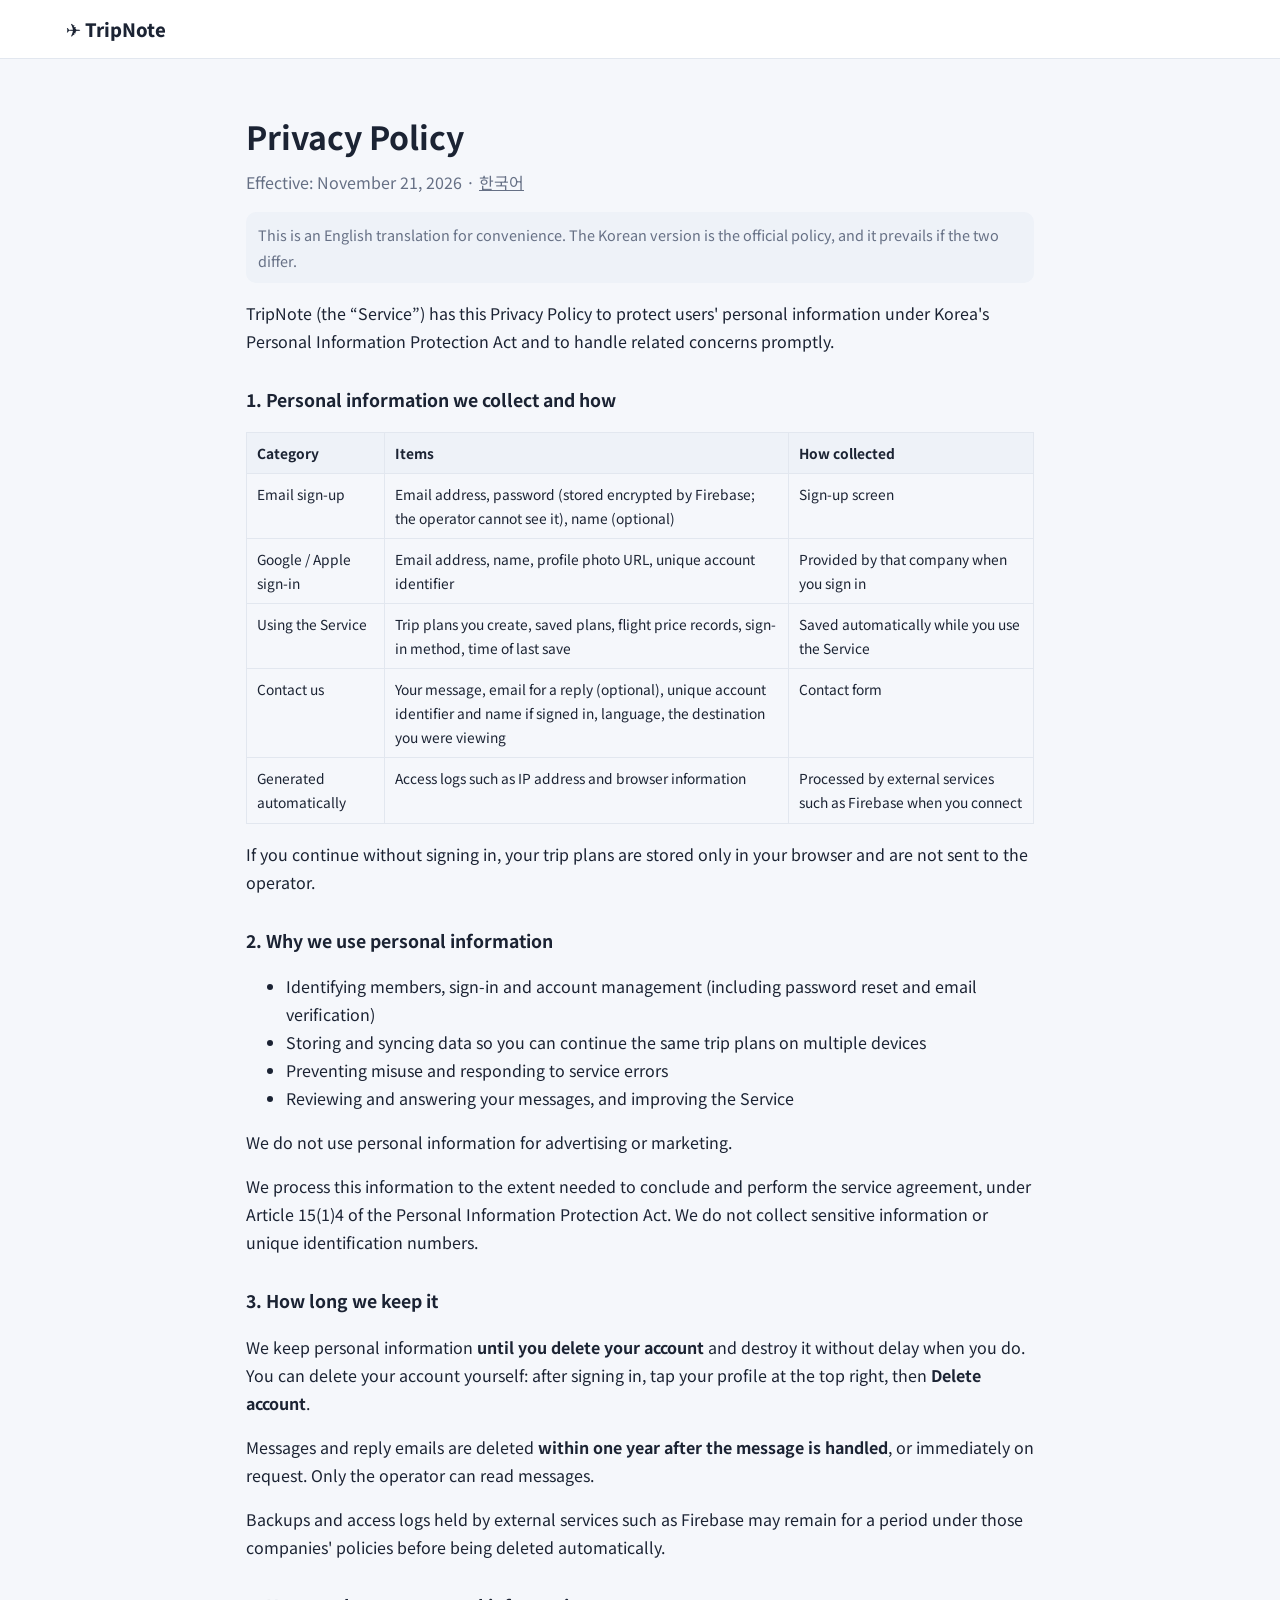
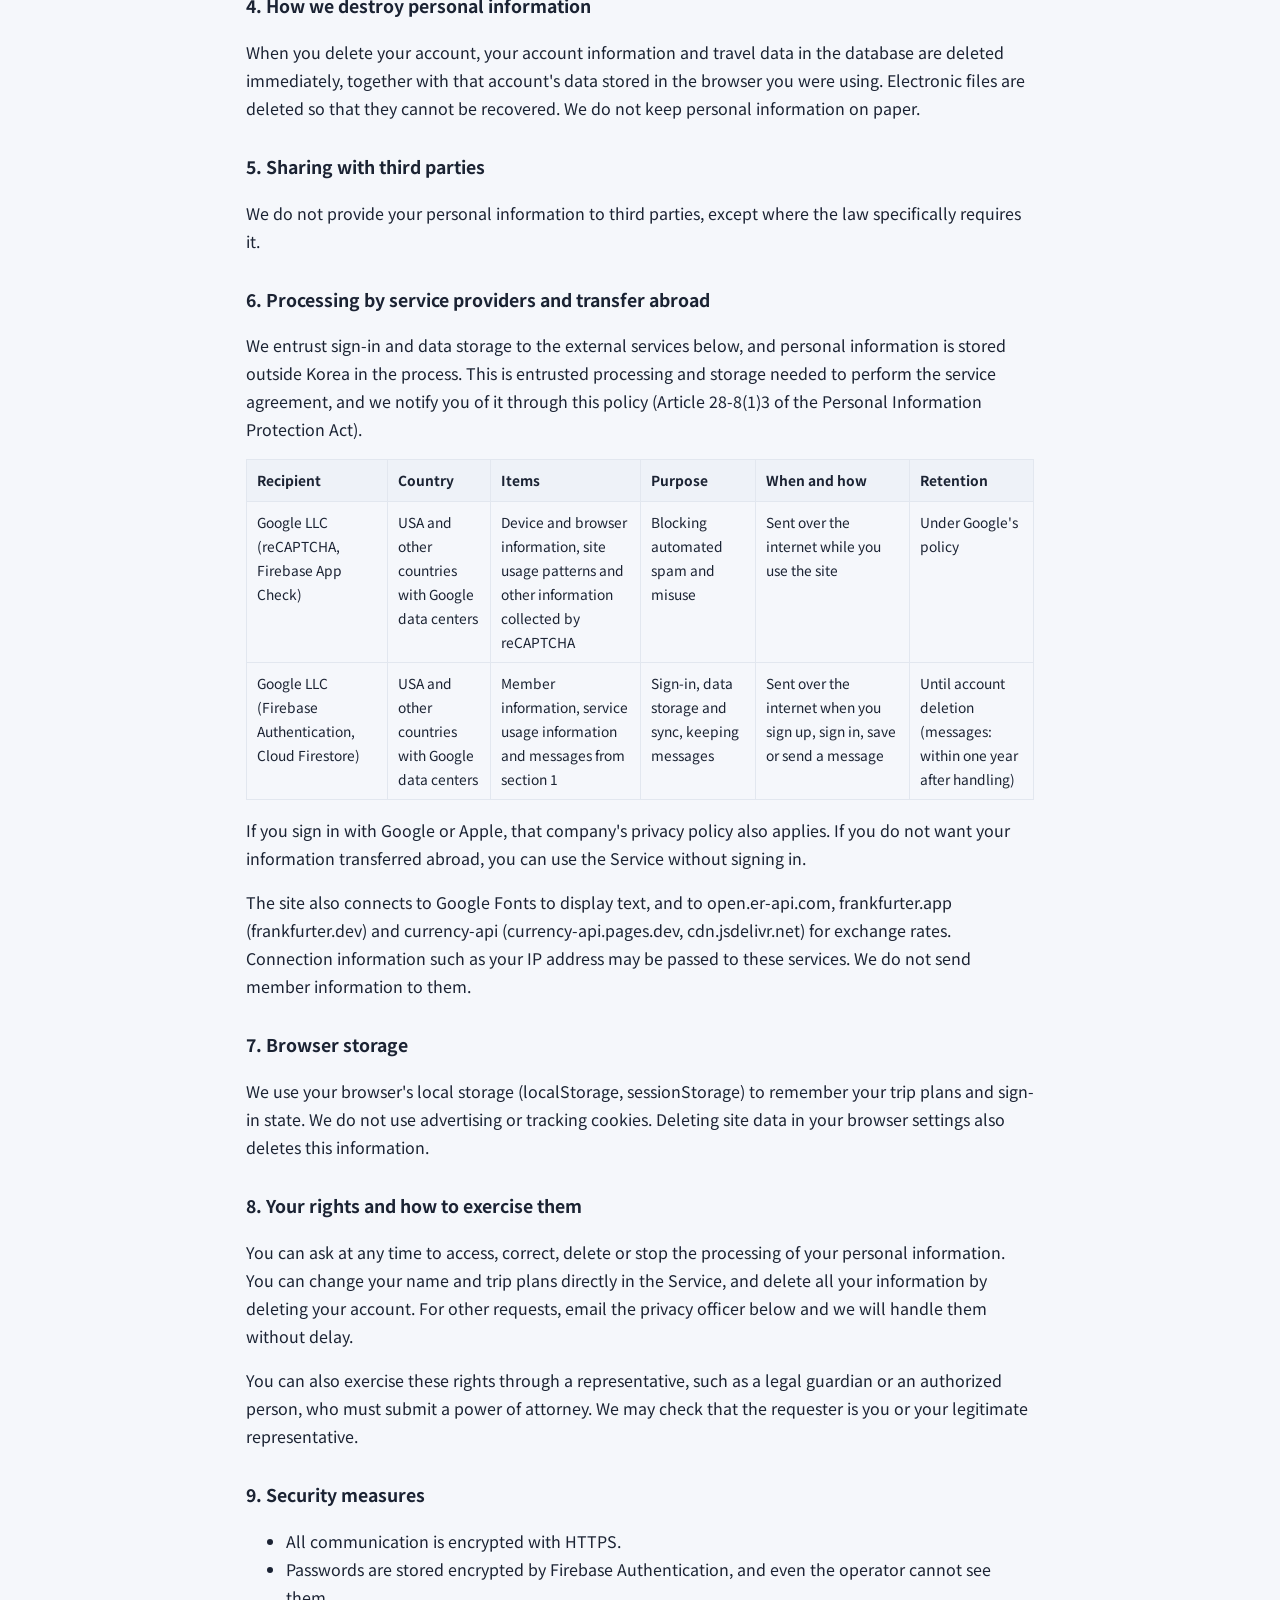
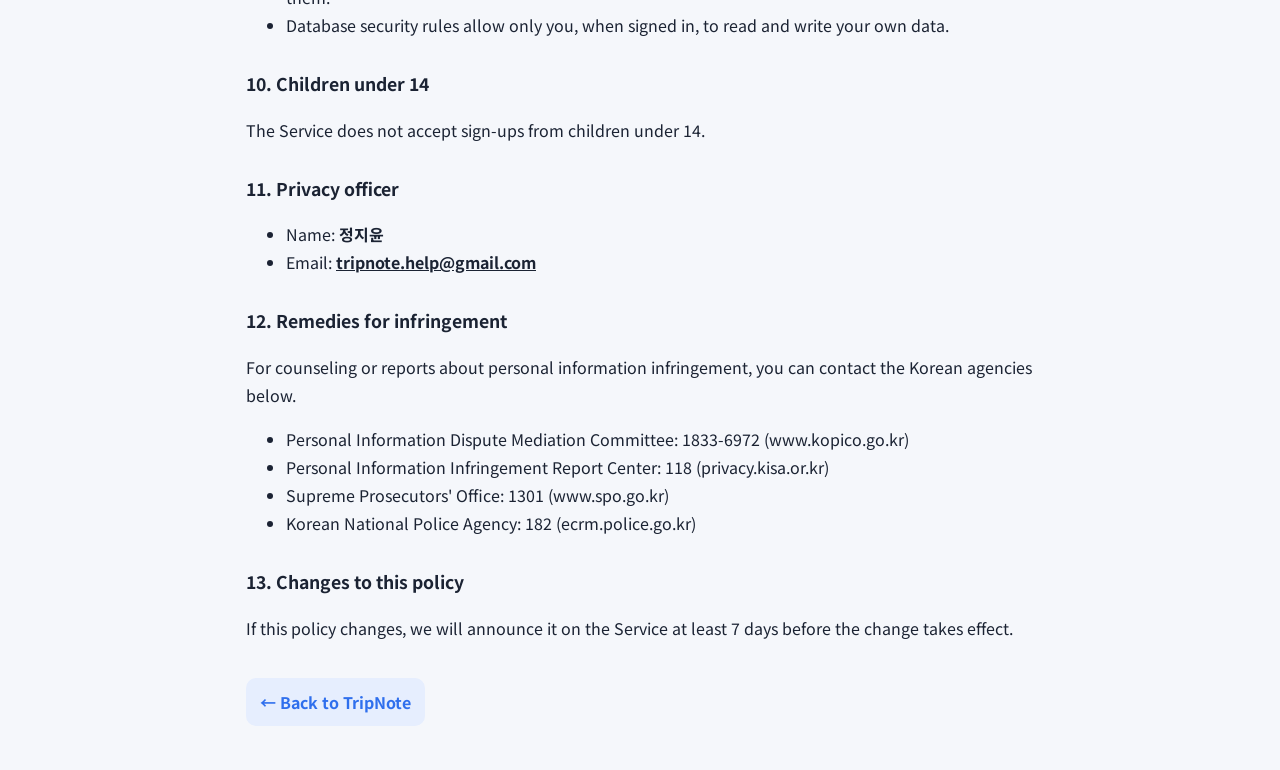
==== privacy-en.html @ 32951600 "Translate destination data into 13 languages, add Arabic with RTL layout, add English privacy policy" ====
<!doctype html>
<html lang="en">
<head>
  <meta charset="utf-8" />
  <meta name="viewport" content="width=device-width, initial-scale=1" />
  <meta name="robots" content="noindex, nofollow" />
  <title>Privacy Policy · TripNote</title>
  <link rel="preconnect" href="https://fonts.googleapis.com" />
  <link href="https://fonts.googleapis.com/css2?family=Noto+Sans+KR:wght@400;500;700;800&display=swap" rel="stylesheet" />
  <link rel="stylesheet" href="style.css" />
</head>
<body>
  <header class="topbar">
    <div class="wrap topbar-inner">
      <a class="brand" href="./">✈️ TripNote</a>
    </div>
  </header>

  <main class="wrap section policy">
    <h1>Privacy Policy</h1>
    <p class="policy-meta">Effective: November 21, 2026 · <a href="privacy.html">한국어</a></p>
    <p class="policy-note">This is an English translation for convenience. The Korean version is the official policy, and it prevails if the two differ.</p>

    <p>TripNote (the “Service”) has this Privacy Policy to protect users' personal information under Korea's Personal Information Protection Act and to handle related concerns promptly.</p>

    <h2>1. Personal information we collect and how</h2>
    <table>
      <thead><tr><th>Category</th><th>Items</th><th>How collected</th></tr></thead>
      <tbody>
        <tr><td>Email sign-up</td><td>Email address, password (stored encrypted by Firebase; the operator cannot see it), name (optional)</td><td>Sign-up screen</td></tr>
        <tr><td>Google / Apple sign-in</td><td>Email address, name, profile photo URL, unique account identifier</td><td>Provided by that company when you sign in</td></tr>
        <tr><td>Using the Service</td><td>Trip plans you create, saved plans, flight price records, sign-in method, time of last save</td><td>Saved automatically while you use the Service</td></tr>
        <tr><td>Contact us</td><td>Your message, email for a reply (optional), unique account identifier and name if signed in, language, the destination you were viewing</td><td>Contact form</td></tr>
        <tr><td>Generated automatically</td><td>Access logs such as IP address and browser information</td><td>Processed by external services such as Firebase when you connect</td></tr>
      </tbody>
    </table>
    <p>If you continue without signing in, your trip plans are stored only in your browser and are not sent to the operator.</p>

    <h2>2. Why we use personal information</h2>
    <ul>
      <li>Identifying members, sign-in and account management (including password reset and email verification)</li>
      <li>Storing and syncing data so you can continue the same trip plans on multiple devices</li>
      <li>Preventing misuse and responding to service errors</li>
      <li>Reviewing and answering your messages, and improving the Service</li>
    </ul>
    <p>We do not use personal information for advertising or marketing.</p>
    <p>We process this information to the extent needed to conclude and perform the service agreement, under Article 15(1)4 of the Personal Information Protection Act. We do not collect sensitive information or unique identification numbers.</p>

    <h2>3. How long we keep it</h2>
    <p>We keep personal information <b>until you delete your account</b> and destroy it without delay when you do. You can delete your account yourself: after signing in, tap your profile at the top right, then <b>Delete account</b>.</p>
    <p>Messages and reply emails are deleted <b>within one year after the message is handled</b>, or immediately on request. Only the operator can read messages.</p>
    <p>Backups and access logs held by external services such as Firebase may remain for a period under those companies' policies before being deleted automatically.</p>

    <h2>4. How we destroy personal information</h2>
    <p>When you delete your account, your account information and travel data in the database are deleted immediately, together with that account's data stored in the browser you were using. Electronic files are deleted so that they cannot be recovered. We do not keep personal information on paper.</p>

    <h2>5. Sharing with third parties</h2>
    <p>We do not provide your personal information to third parties, except where the law specifically requires it.</p>

    <h2>6. Processing by service providers and transfer abroad</h2>
    <p>We entrust sign-in and data storage to the external services below, and personal information is stored outside Korea in the process. This is entrusted processing and storage needed to perform the service agreement, and we notify you of it through this policy (Article 28-8(1)3 of the Personal Information Protection Act).</p>
    <table>
      <thead><tr><th>Recipient</th><th>Country</th><th>Items</th><th>Purpose</th><th>When and how</th><th>Retention</th></tr></thead>
      <tbody>
        <tr><td>Google LLC (reCAPTCHA, Firebase App Check)</td><td>USA and other countries with Google data centers</td><td>Device and browser information, site usage patterns and other information collected by reCAPTCHA</td><td>Blocking automated spam and misuse</td><td>Sent over the internet while you use the site</td><td>Under Google's policy</td></tr>
        <tr><td>Google LLC (Firebase Authentication, Cloud Firestore)</td><td>USA and other countries with Google data centers</td><td>Member information, service usage information and messages from section 1</td><td>Sign-in, data storage and sync, keeping messages</td><td>Sent over the internet when you sign up, sign in, save or send a message</td><td>Until account deletion (messages: within one year after handling)</td></tr>
      </tbody>
    </table>
    <p>If you sign in with Google or Apple, that company's privacy policy also applies. If you do not want your information transferred abroad, you can use the Service without signing in.</p>
    <p>The site also connects to Google Fonts to display text, and to open.er-api.com, frankfurter.app (frankfurter.dev) and currency-api (currency-api.pages.dev, cdn.jsdelivr.net) for exchange rates. Connection information such as your IP address may be passed to these services. We do not send member information to them.</p>

    <h2>7. Browser storage</h2>
    <p>We use your browser's local storage (localStorage, sessionStorage) to remember your trip plans and sign-in state. We do not use advertising or tracking cookies. Deleting site data in your browser settings also deletes this information.</p>

    <h2>8. Your rights and how to exercise them</h2>
    <p>You can ask at any time to access, correct, delete or stop the processing of your personal information. You can change your name and trip plans directly in the Service, and delete all your information by deleting your account. For other requests, email the privacy officer below and we will handle them without delay.</p>
    <p>You can also exercise these rights through a representative, such as a legal guardian or an authorized person, who must submit a power of attorney. We may check that the requester is you or your legitimate representative.</p>

    <h2>9. Security measures</h2>
    <ul>
      <li>All communication is encrypted with HTTPS.</li>
      <li>Passwords are stored encrypted by Firebase Authentication, and even the operator cannot see them.</li>
      <li>Database security rules allow only you, when signed in, to read and write your own data.</li>
    </ul>

    <h2>10. Children under 14</h2>
    <p>The Service does not accept sign-ups from children under 14.</p>

    <h2>11. Privacy officer</h2>
    <ul>
      <li>Name: <b>정지윤</b></li>
      <li>Email: <b><a href="mailto:tripnote.help@gmail.com">tripnote.help@gmail.com</a></b></li>
    </ul>

    <h2>12. Remedies for infringement</h2>
    <p>For counseling or reports about personal information infringement, you can contact the Korean agencies below.</p>
    <ul>
      <li>Personal Information Dispute Mediation Committee: 1833-6972 (www.kopico.go.kr)</li>
      <li>Personal Information Infringement Report Center: 118 (privacy.kisa.or.kr)</li>
      <li>Supreme Prosecutors' Office: 1301 (www.spo.go.kr)</li>
      <li>Korean National Police Agency: 182 (ecrm.police.go.kr)</li>
    </ul>

    <h2>13. Changes to this policy</h2>
    <p>If this policy changes, we will announce it on the Service at least 7 days before the change takes effect.</p>

    <p class="policy-back"><a class="btn ghost" href="./">← Back to TripNote</a></p>
  </main>
</body>
</html>
---- style.css ----
:root {
  --bg: #f5f7fb;
  --surface: #ffffff;
  --surface-2: #eef2f8;
  --text: #1b2333;
  --muted: #667085;
  --line: #e2e7ef;
  --primary: #2f6fed;
  --primary-soft: #e6eefe;
  --accent: #ff7a45;
  --up: #e5484d;
  --down: #1f9d63;
  --shadow: 0 1px 2px rgba(16, 24, 40, .05), 0 4px 16px rgba(16, 24, 40, .06);
  --radius: 14px;
}
@media (prefers-color-scheme: dark) {
  :root:not([data-theme="light"]) {
    --bg: #0f141c; --surface: #171e29; --surface-2: #1f2835; --text: #e7ecf3;
    --muted: #98a2b3; --line: #2a3442; --primary: #6b9bff; --primary-soft: #1c2b47;
    --accent: #ff9466; --up: #ff6b6f; --down: #3ccf8e; --shadow: 0 4px 16px rgba(0,0,0,.35);
    color-scheme: dark;
  }
}
:root[data-theme="dark"] {
  --bg: #0f141c; --surface: #171e29; --surface-2: #1f2835; --text: #e7ecf3;
  --muted: #98a2b3; --line: #2a3442; --primary: #6b9bff; --primary-soft: #1c2b47;
  --accent: #ff9466; --up: #ff6b6f; --down: #3ccf8e; --shadow: 0 4px 16px rgba(0,0,0,.35);
  color-scheme: dark;
}
:root[data-theme="light"] { color-scheme: light; }

* { box-sizing: border-box; }
[hidden] { display: none !important; }
html { scroll-behavior: smooth; scroll-padding-top: 110px; }
body {
  margin: 0; background: var(--bg); color: var(--text);
  font-family: "Noto Sans KR", system-ui, -apple-system, sans-serif;
  line-height: 1.55; -webkit-font-smoothing: antialiased;
}
a { color: inherit; }
button, input, select { font: inherit; color: inherit; }
.wrap { max-width: 1180px; margin: 0 auto; padding: 0 16px; }

/* top */
.topbar { position: sticky; top: 0; z-index: 20; background: var(--surface); border-bottom: 1px solid var(--line); }
.topbar-inner { display: flex; align-items: center; justify-content: space-between; height: 58px; gap: 12px; }
.brand { font-weight: 800; font-size: 1.15rem; text-decoration: none; white-space: nowrap; }
.nav { display: flex; gap: 4px; overflow-x: auto; }
.nav a { text-decoration: none; color: var(--muted); padding: 6px 10px; border-radius: 8px; font-size: .92rem; white-space: nowrap; }
.nav a:hover { background: var(--surface-2); color: var(--text); }
.ticker { background: var(--surface-2); font-size: .82rem; color: var(--muted); }
.ticker .wrap { padding-top: 6px; padding-bottom: 6px; white-space: nowrap; overflow-x: auto; }
.ticker span { margin-inline-end: 18px; }
.ticker b { color: var(--text); font-weight: 500; }

.hero { padding: 48px 0 20px; }
.hero h1 { font-size: clamp(1.7rem, 4vw, 2.6rem); margin: 0 0 10px; letter-spacing: -.02em; }
.hero p { color: var(--muted); margin: 0; font-size: 1.02rem; }
.accent { color: var(--primary); }

.section { padding: 28px 16px; }
h2 { font-size: 1.35rem; margin: 0 0 16px; }
h2 small { font-size: .85rem; color: var(--muted); font-weight: 400; margin-inline-start: 8px; }
h3 { font-size: 1.02rem; margin: 0 0 12px; }
h3 .sub { font-size: .8rem; color: var(--muted); font-weight: 400; margin-inline-start: 6px; }

.card { background: var(--surface); border: 1px solid var(--line); border-radius: var(--radius); padding: 18px; box-shadow: var(--shadow); margin-bottom: 16px; }
.hint { color: var(--muted); font-size: .86rem; margin: 10px 0 0; }
.hint.warn { color: var(--accent); }

/* destinations */
.dest-grid { display: grid; grid-template-columns: repeat(auto-fill, minmax(170px, 1fr)); gap: 12px; }
.dest {
  text-align: start; background: var(--surface); border: 1.5px solid var(--line); border-radius: var(--radius);
  padding: 14px; cursor: pointer; transition: .15s; box-shadow: var(--shadow);
}
.dest:hover { transform: translateY(-2px); border-color: var(--primary); }
.dest.on { border-color: var(--primary); background: var(--primary-soft); }
.dest .flag { font-size: 1.7rem; }
.dest .nm { font-weight: 700; font-size: 1.05rem; }
.dest .ct { color: var(--muted); font-size: .8rem; }
.dest .pr { margin-top: 8px; font-size: .85rem; }
.dest .pr b { color: var(--primary); }
.badge { display: inline-block; font-size: .72rem; padding: 2px 8px; border-radius: 99px; background: var(--surface-2); color: var(--muted); margin-top: 6px; }
.badge.good { background: rgba(31,157,99,.14); color: var(--down); }
.badge.peak { background: rgba(255,122,69,.15); color: var(--accent); }

/* planner */
.planner { display: grid; grid-template-columns: minmax(0, 1fr) 360px; gap: 20px; align-items: start; }
.planner-side { position: sticky; top: 112px; }
.row3 { display: grid; grid-template-columns: 1fr 1fr 110px; gap: 10px; }
label { display: flex; flex-direction: column; gap: 4px; font-size: .85rem; color: var(--muted); }
label.inline { flex-direction: row; align-items: center; gap: 8px; margin-top: 12px; flex-wrap: wrap; }
input, select {
  background: var(--surface-2); border: 1px solid var(--line); border-radius: 9px; padding: 9px 10px; min-width: 0;
}
input:focus, select:focus { outline: 2px solid var(--primary); outline-offset: -1px; }
label.inline input { width: 140px; }

.info-head { display: flex; gap: 12px; align-items: center; margin-bottom: 12px; }
.info-head .flag { font-size: 2.2rem; }
.info-stats { display: grid; grid-template-columns: repeat(4, 1fr); gap: 10px; }
.stat { background: var(--surface-2); border-radius: 10px; padding: 10px; }
.stat .k { font-size: .75rem; color: var(--muted); }
.stat .v { font-weight: 700; font-size: .98rem; }
.months { display: flex; gap: 4px; margin-top: 12px; flex-wrap: wrap; }
.months span { font-size: .72rem; min-width: 32px; padding: 3px 5px; text-align: center; border-radius: 6px; background: var(--surface-2); color: var(--muted); }
.months .good { background: rgba(31,157,99,.18); color: var(--down); font-weight: 700; }
.months .peak { background: rgba(255,122,69,.18); color: var(--accent); }

.flight-bar { position: relative; height: 54px; margin: 6px 4px 0; }
.flight-bar .track { position: absolute; top: 18px; left: 0; right: 0; height: 8px; border-radius: 8px; background: linear-gradient(90deg, var(--down), #f2c94c, var(--up)); opacity: .7; }
.flight-bar .mark { position: absolute; top: 0; transform: translateX(-50%); font-size: .72rem; color: var(--muted); text-align: center; white-space: nowrap; }
.flight-bar .mark.tick { top: 30px; }
.flight-bar .pin { position: absolute; top: 12px; width: 4px; height: 20px; background: var(--text); border-radius: 2px; transform: translateX(-50%); transition: left .2s; }

.hotel-list { display: flex; flex-direction: column; gap: 8px; }
.hotel { display: grid; grid-template-columns: 22px 1fr auto; gap: 10px; align-items: center; padding: 10px 12px; border: 1.5px solid var(--line); border-radius: 11px; cursor: pointer; }
.hotel.on { border-color: var(--primary); background: var(--primary-soft); }
.hotel input { margin: 0; }
.hotel .hn { font-weight: 600; font-size: .95rem; }
.hotel .hm { font-size: .78rem; color: var(--muted); }
.hotel .share { height: 6px; background: var(--surface-2); border-radius: 6px; margin-top: 5px; overflow: hidden; }
.hotel .share i { display: block; height: 100%; background: var(--primary); }
.hotel .hp { text-align: end; font-size: .9rem; font-weight: 700; white-space: nowrap; }
.hotel .hp small { display: block; font-weight: 400; color: var(--muted); font-size: .75rem; }
.top-pick { font-size: .68rem; background: var(--accent); color: #fff; padding: 1px 6px; border-radius: 5px; margin-inline-start: 6px; vertical-align: 2px; }

.day-list { display: flex; flex-direction: column; gap: 10px; }
.day { border: 1px solid var(--line); border-radius: 11px; padding: 10px 12px; }
.day-head { display: flex; justify-content: space-between; align-items: center; font-weight: 700; font-size: .92rem; margin-bottom: 6px; gap: 8px; }
.day-head span { font-weight: 400; color: var(--muted); font-size: .8rem; }
.chips { display: flex; flex-wrap: wrap; gap: 6px; margin-bottom: 8px; }
.chip { display: inline-flex; gap: 6px; align-items: center; background: var(--surface-2); padding: 4px 6px 4px 10px; border-radius: 99px; font-size: .83rem; }
.chip button { border: 0; background: none; cursor: pointer; color: var(--muted); font-size: 1rem; line-height: 1; padding: 0 4px; }
.day-add { display: flex; gap: 6px; }
.day-add select { flex: 1; font-size: .85rem; padding: 7px; }

.seg { display: inline-flex; background: var(--surface-2); border-radius: 10px; padding: 3px; }
.seg button { border: 0; background: none; padding: 7px 16px; border-radius: 8px; cursor: pointer; color: var(--muted); }
.seg button.on { background: var(--surface); color: var(--text); font-weight: 700; box-shadow: var(--shadow); }

.extra-list { display: flex; flex-direction: column; gap: 6px; margin-bottom: 10px; }
.extra { display: flex; justify-content: space-between; align-items: center; background: var(--surface-2); padding: 7px 10px; border-radius: 9px; font-size: .88rem; }
.extra button { border: 0; background: none; cursor: pointer; color: var(--muted); }
.add-extra { display: grid; grid-template-columns: 1fr 110px 80px auto; gap: 6px; }

.btn { border: 0; background: var(--primary); color: #fff; padding: 10px 14px; border-radius: 10px; cursor: pointer; font-weight: 700; }
.btn:hover { filter: brightness(1.05); }
.btn.ghost { background: var(--primary-soft); color: var(--primary); }
.btn.block { width: 100%; margin-top: 14px; padding: 12px; }

/* summary */
.summary .total-label { color: var(--muted); font-size: .85rem; }
.summary .total { font-size: 2rem; font-weight: 800; letter-spacing: -.02em; }
.summary .per { color: var(--muted); font-size: .88rem; }
.summary .delta { margin-top: 8px; font-size: .86rem; padding: 8px 10px; border-radius: 9px; background: var(--surface-2); }
.up { color: var(--up); }
.down { color: var(--down); }
.breakdown { margin-top: 14px; border-top: 1px dashed var(--line); padding-top: 10px; }
.bd { display: grid; grid-template-columns: 1fr auto; gap: 4px 10px; font-size: .88rem; padding: 4px 0; }
.bd .bar { grid-column: 1 / -1; height: 5px; border-radius: 5px; background: var(--surface-2); overflow: hidden; }
.bd .bar i { display: block; height: 100%; }
.bd .amt { font-weight: 600; }

.suggest { list-style: none; padding: 0; margin: 0; display: flex; flex-direction: column; gap: 8px; }
.suggest li { font-size: .87rem; padding: 9px 10px; border-radius: 9px; background: var(--surface-2); border-inline-start: 3px solid var(--primary); }
.suggest li.good { border-color: var(--down); }
.suggest li.warn { border-color: var(--accent); }

/* rates */
.rate-grid { display: grid; grid-template-columns: repeat(auto-fill, minmax(250px, 1fr)); gap: 12px; }
.rate { background: var(--surface); border: 1px solid var(--line); border-radius: var(--radius); padding: 14px; box-shadow: var(--shadow); }
.rate .rh { display: flex; justify-content: space-between; font-size: .85rem; color: var(--muted); }
.rate .rv { font-size: 1.35rem; font-weight: 800; margin: 2px 0; }
.rate .rc { font-size: .85rem; }
.rate svg { width: 100%; height: 44px; margin-top: 6px; display: block; }
.rate .rn { font-size: .78rem; color: var(--muted); margin-top: 4px; }

/* saved */
.saved-list { display: grid; grid-template-columns: repeat(auto-fill, minmax(280px, 1fr)); gap: 12px; }
.saved { background: var(--surface); border: 1px solid var(--line); border-radius: var(--radius); padding: 14px; box-shadow: var(--shadow); }
.saved .st { font-weight: 700; }
.saved .sm { color: var(--muted); font-size: .82rem; }
.saved .sp { margin: 10px 0; font-size: .9rem; }
.saved .sp b { font-size: 1.15rem; }
.saved .actions { display: flex; gap: 6px; }
.saved .actions .btn { padding: 7px 12px; font-size: .85rem; }
.empty { color: var(--muted); background: var(--surface); border: 1px dashed var(--line); border-radius: var(--radius); padding: 24px; text-align: center; }

/* tips */
.tip-grid { display: grid; grid-template-columns: repeat(auto-fill, minmax(260px, 1fr)); gap: 12px; }
.tip { background: var(--surface); border: 1px solid var(--line); border-radius: var(--radius); padding: 16px; box-shadow: var(--shadow); }
.tip .ti { font-size: 1.5rem; }
.tip .tt { font-weight: 700; margin: 4px 0; }
.tip .tb { color: var(--muted); font-size: .88rem; }
.dest-tips { margin-bottom: 16px; }
.dest-tips ul { margin: 0; padding-inline-start: 18px; }
.dest-tips li { margin: 4px 0; font-size: .92rem; }

.footer { color: var(--muted); font-size: .8rem; padding: 30px 0 50px; border-top: 1px solid var(--line); margin-top: 20px; }

.toast { position: fixed; bottom: 24px; left: 50%; transform: translateX(-50%) translateY(20px); background: var(--text); color: var(--bg); padding: 10px 18px; border-radius: 10px; opacity: 0; transition: .25s; pointer-events: none; font-size: .9rem; z-index: 120; }
.toast.show { opacity: 1; transform: translateX(-50%) translateY(0); }

@media (max-width: 920px) {
  .planner { grid-template-columns: 1fr; }
  .planner-side { position: static; }
}
@media (max-width: 600px) {
  .hide-sm { display: none; }
  .nav a { padding: 6px 7px; font-size: .84rem; }
  .brand { font-size: 1rem; }
  .row3 { grid-template-columns: 1fr 1fr; }
  .row3 label:last-child { grid-column: 1 / -1; }
  .info-stats { grid-template-columns: 1fr 1fr; }
  .add-extra { grid-template-columns: 1fr 1fr; }
  .add-extra input[type=text] { grid-column: 1 / -1; }
  .hotel { grid-template-columns: 18px 1fr; }
  .hotel .hp { grid-column: 2; text-align: start; }
  .dest-grid { grid-template-columns: repeat(2, 1fr); }
}

/* 여행지 선택 (지역 → 나라 → 도시) */
.picker { background: var(--surface); border: 1px solid var(--line); border-radius: var(--radius); padding: 16px; box-shadow: var(--shadow); }
.search { width: 100%; padding: 12px 14px; font-size: 1rem; }
.crumb { margin: 10px 0 4px; font-size: .88rem; color: var(--muted); }
.crumb b { color: var(--primary); }
.step-label { font-size: .78rem; font-weight: 700; color: var(--muted); margin: 14px 0 6px; letter-spacing: .02em; }
.tabs { display: flex; gap: 6px; flex-wrap: wrap; }
.tab { border: 1.5px solid var(--line); background: var(--surface); padding: 7px 12px; border-radius: 99px; cursor: pointer; font-size: .88rem; }
.tab small { color: var(--muted); margin-inline-start: 2px; }
.tab.on { background: var(--primary); border-color: var(--primary); color: #fff; font-weight: 700; }
.tab.on small { color: rgba(255,255,255,.8); }
.country-grid { display: grid; grid-template-columns: repeat(auto-fill, minmax(170px, 1fr)); gap: 8px; }
.country { display: flex; gap: 10px; align-items: center; text-align: start; border: 1.5px solid var(--line); background: var(--surface); border-radius: 11px; padding: 9px 11px; cursor: pointer; }
.country:hover { border-color: var(--primary); }
.country.on { border-color: var(--primary); background: var(--primary-soft); }
.country .flag { font-size: 1.5rem; }
.country .nm { display: block; font-weight: 700; font-size: .93rem; }
.country .ct { display: block; font-size: .74rem; color: var(--muted); }
.dot { display: inline-block; width: 6px; height: 6px; border-radius: 50%; background: var(--down); vertical-align: 1px; margin-inline-end: 2px; }
.city-head { margin: 4px 0 10px; font-size: .98rem; }
.city-head small { font-weight: 400; color: var(--muted); font-size: .8rem; margin-inline-start: 6px; }
.city { text-align: start; background: var(--surface); border: 1.5px solid var(--line); border-radius: var(--radius); padding: 12px; cursor: pointer; transition: .15s; }
.city:hover { transform: translateY(-2px); border-color: var(--primary); }
.city.on { border-color: var(--primary); background: var(--primary-soft); }
.city .nm { font-weight: 700; }
.city .ct { color: var(--muted); font-size: .76rem; margin-top: 2px; }
.city .pr { margin-top: 6px; font-size: .85rem; }
.city .pr b { color: var(--primary); }
.visa { margin-top: 10px; font-size: .88rem; padding: 8px 10px; background: var(--surface-2); border-radius: 9px; }

/* 출발지 · 항공사 */
.dep-label { margin-bottom: 4px; }
.dep-label + .hint:empty { display: none; }
.dep-label + .hint { margin: 0 0 10px; }
.route { margin-bottom: 8px; }
.route-head { font-size: .92rem; margin-bottom: 8px; }
.route-row { font-size: .88rem; line-height: 2; }
.al { display: inline-block; font-size: .78rem; padding: 2px 9px; border-radius: 7px; margin: 0 4px 0 0; line-height: 1.7; border: 1px solid var(--line); }
.al-K { background: var(--primary-soft); color: var(--primary); border-color: transparent; font-weight: 700; }
.al-L { background: rgba(31,157,99,.14); color: var(--down); border-color: transparent; font-weight: 700; }
.al-F { background: var(--surface-2); }
.route-other { margin-top: 8px; font-size: .84rem; color: var(--muted); display: flex; flex-wrap: wrap; gap: 6px; align-items: center; }
.chip-btn { border: 1px solid var(--line); background: var(--surface); border-radius: 99px; padding: 3px 10px; cursor: pointer; font-size: .8rem; }
.chip-btn:hover { border-color: var(--primary); color: var(--primary); }
#priceLog:empty { display: none; }
@media (max-width: 600px) {
  .country-grid { grid-template-columns: repeat(2, 1fr); }
}
.plan-name { margin-top: 14px; } .plan-name + .btn.block { margin-top: 8px; }

/* 로그인 */
body.locked { overflow: hidden; }
.auth-screen { position: fixed; inset: 0; z-index: 100; overflow-y: auto; display: grid; place-items: start center;
  padding: max(24px, env(safe-area-inset-top, 0px)) max(16px, env(safe-area-inset-right, 0px)) 24px max(16px, env(safe-area-inset-left, 0px));
  background: radial-gradient(1200px 500px at 50% -10%, var(--primary-soft), transparent), var(--bg); }
.auth-screen[hidden] { display: none; }
.auth-card { width: 100%; max-width: 400px; margin-top: 4vh; background: var(--surface); border: 1px solid var(--line); border-radius: 20px; padding: 28px 24px; box-shadow: var(--shadow); display: flex; flex-direction: column; gap: 10px; }
.auth-brand { font-weight: 800; font-size: 1.5rem; text-align: center; }
.auth-lead { text-align: center; color: var(--muted); font-size: .9rem; margin: 0 0 8px; }
.auth-notice { font-size: .84rem; background: rgba(255,122,69,.12); color: var(--text); border-radius: 10px; padding: 10px 12px; }
.social { display: flex; align-items: center; justify-content: center; gap: 10px; width: 100%; padding: 12px; border-radius: 11px; font-weight: 700; cursor: pointer; border: 1px solid var(--line); background: var(--surface); }
.social svg { width: 20px; height: 20px; }
.social.apple { background: var(--text); color: var(--bg); border-color: var(--text); }
.social:disabled, .auth-form button[type=submit]:disabled, .auth-form input:disabled { opacity: .45; cursor: not-allowed; }
.auth-or { display: flex; align-items: center; gap: 10px; color: var(--muted); font-size: .8rem; margin: 6px 0; }
.auth-or::before, .auth-or::after { content: ""; flex: 1; height: 1px; background: var(--line); }
.auth-form { display: flex; flex-direction: column; gap: 9px; }
.auth-form h3 { margin: 0; }
.auth-form .btn.block { margin-top: 2px; }
.auth-msg { margin: 0; font-size: .84rem; min-height: 0; }
.auth-msg.err { color: var(--up); }
.auth-msg.ok { color: var(--down); }
.auth-links { display: flex; justify-content: space-between; flex-wrap: wrap; gap: 6px; }
.link { border: 0; background: none; color: var(--primary); cursor: pointer; font-size: .84rem; padding: 2px 0; }
.guest { margin-top: 8px; border: 1px dashed var(--line); background: none; border-radius: 11px; padding: 11px; cursor: pointer; color: var(--text); font-weight: 600; }
.guest:hover { border-color: var(--primary); color: var(--primary); }
.auth-fine { margin: 0; font-size: .76rem; color: var(--muted); text-align: center; }
button:focus-visible, .link:focus-visible { outline: 2px solid var(--primary); outline-offset: 2px; }

/* 헤더 사용자 */
.user-area { display: flex; align-items: center; gap: 8px; flex-shrink: 0; }
.sync { font-size: .75rem; color: var(--muted); }
.user-chip { display: inline-flex; align-items: center; gap: 6px; font-size: .85rem; font-weight: 600; }
.user-chip img, .avatar-txt { width: 28px; height: 28px; border-radius: 50%; object-fit: cover; }
.avatar-txt { display: inline-grid; place-items: center; background: var(--primary); color: #fff; font-size: .8rem; }
.btn.sm { padding: 6px 12px; font-size: .84rem; }
#userArea { display: flex; align-items: center; gap: 8px; }
@media (max-width: 760px) {
  .topbar-inner { flex-wrap: wrap; height: auto; padding-top: 8px; padding-bottom: 8px; }
  .nav { order: 3; width: 100%; }
  .user-name, .sync { display: none; }
}

/* 내 계정 · 회원 탈퇴 */
button.user-chip { border: 0; background: none; color: inherit; cursor: pointer; padding: 2px 4px; border-radius: 999px; font: inherit; font-size: .85rem; font-weight: 600; }
button.user-chip:hover { background: var(--surface-2); }
.modal { position: fixed; inset: 0; z-index: 110; display: grid; place-items: center; padding: 16px; background: rgba(10, 15, 25, .5); }
.modal-card { position: relative; width: 100%; max-width: 380px; background: var(--surface); color: var(--text); border: 1px solid var(--line); border-radius: 18px; padding: 24px 22px; box-shadow: var(--shadow); }
.modal-card h3 { margin: 0 0 10px; }
.modal-card form, #accountMain { display: flex; flex-direction: column; gap: 10px; }
.modal-card label { display: flex; flex-direction: column; gap: 6px; font-size: .88rem; }
.modal-x { position: absolute; top: 10px; inset-inline-end: 12px; border: 0; background: none; color: var(--muted); font-size: 1.1rem; cursor: pointer; padding: 6px; }
.account-who { margin: 0; line-height: 1.6; word-break: break-all; }
.account-who small { color: var(--muted); }
.account-link { color: var(--muted); font-size: .84rem; text-align: center; }
.link.danger { color: var(--up); align-self: center; }
.btn.danger { background: var(--up); }
.btn:disabled { opacity: .5; cursor: not-allowed; }
.delete-warn { margin: 0; font-size: .88rem; background: rgba(229, 72, 77, .1); border-radius: 10px; padding: 10px 12px; }
.auth-fine a { color: var(--primary); }
.footer-links { margin-top: 8px; }
.footer-links a { color: var(--muted); }

/* 개인정보처리방침 */
.policy { max-width: 820px; line-height: 1.75; }
.policy h1 { margin-bottom: 4px; }
.policy h2 { font-size: 1.1rem; margin-top: 30px; }
.policy-meta { color: var(--muted); margin-top: 0; }
.policy table { width: 100%; border-collapse: collapse; font-size: .86rem; margin: 10px 0; display: block; overflow-x: auto; }
.policy th, .policy td { border: 1px solid var(--line); padding: 8px 10px; text-align: start; vertical-align: top; }
.policy th { background: var(--surface-2); white-space: nowrap; }
.policy-back { margin-top: 36px; }
.policy-back .btn { text-decoration: none; display: inline-block; }

/* Google 공식 로그인 버튼 */
.gis-wrap { display: flex; justify-content: center; min-height: 44px; }

/* 설정 (테마 · 언어 · 통화) */
.icon-btn { border: 1px solid var(--line); background: var(--surface); color: var(--text); width: 34px; height: 34px; border-radius: 10px; cursor: pointer; font-size: 1rem; display: inline-grid; place-items: center; flex-shrink: 0; }
.icon-btn:hover { border-color: var(--primary); }
.settings-card { display: flex; flex-direction: column; gap: 16px; }
.settings-card h3 { margin: 0; }
.set-row { display: flex; flex-direction: column; gap: 6px; }
.set-label { font-size: .85rem; font-weight: 700; color: var(--text); }
.seg-full { display: flex; width: 100%; }
.seg-full button { flex: 1; padding: 9px 6px; white-space: nowrap; }
.settings-card select { width: 100%; }
.auth-top { display: flex; align-items: center; justify-content: space-between; gap: 8px; }
.auth-top .auth-brand { text-align: start; }
.auth-top .lang-select { width: auto; padding: 6px 8px; font-size: .85rem; }
.rate-base { margin: -8px 0 12px; }

/* 좁은 화면에서 긴 영어 문구가 칸을 넓히지 않게 */
.planner-main, .planner-side, .info-head > div, .stat, .hotel > div, .bd > span { min-width: 0; }
.stat .v, .hint, .route-row, .city-head small { overflow-wrap: anywhere; }
@media (max-width: 920px) { .planner { grid-template-columns: minmax(0, 1fr); } }
@media (max-width: 600px) { .info-stats { grid-template-columns: repeat(2, minmax(0, 1fr)); } }

/* 문의하기 · 문의함 */
.contact-card, .inbox-card { max-width: 520px; }
.contact-card form { display: flex; flex-direction: column; gap: 10px; }
.contact-card textarea { width: 100%; resize: vertical; min-height: 120px; background: var(--surface-2); border: 1px solid var(--line); border-radius: 9px; padding: 10px; font: inherit; color: inherit; }
.contact-card textarea:focus { outline: 2px solid var(--primary); outline-offset: -1px; }
.ct-count { align-self: flex-end; margin: 0; font-size: .75rem; }
.inbox-card { max-height: 86vh; display: flex; flex-direction: column; }
.inbox-list { overflow-y: auto; display: flex; flex-direction: column; gap: 10px; padding-inline-end: 2px; }
.inq { border: 1px solid var(--line); border-radius: 12px; padding: 12px; display: flex; flex-direction: column; gap: 6px; }
.inq.done { opacity: .65; }
.inq-head { display: flex; align-items: center; gap: 8px; flex-wrap: wrap; font-size: .88rem; }
.inq-head .badge { margin: 0; }
.inq-when { margin-inline-start: auto; color: var(--muted); font-size: .78rem; }
.inq-msg { white-space: pre-wrap; overflow-wrap: anywhere; font-size: .92rem; }
.inq-meta { color: var(--muted); font-size: .78rem; overflow-wrap: anywhere; }
.inq-mail { user-select: all; color: var(--text); }
.inq-actions { display: flex; gap: 6px; }
.danger-text { color: var(--up) !important; }
#inboxBtn { white-space: nowrap; }
.footer-links a { color: inherit; }

/* 문의: 로그인 안내, 함정 칸(화면 밖으로 숨김) */
.ct-login { background: var(--primary-soft); border-radius: 10px; padding: 12px; display: flex; flex-direction: column; gap: 8px; font-size: .9rem; }
.ct-login p { margin: 0; }
.hp-field { position: absolute; left: -10000px; top: auto; width: 1px; height: 1px; overflow: hidden; }

/* 오른쪽→왼쪽(아랍어) 화면: 대부분은 위의 시작/끝 기준 속성으로 자동 처리돼요 */
.flight-bar { direction: ltr; }                 /* 가격 막대는 숫자 크기 순서라 방향 고정 */
.ticker .wrap, .rate .rv, .total, .hp, .amt { unicode-bidi: plaintext; }
[dir="rtl"] body { font-family: "Noto Sans Arabic", "Noto Sans KR", system-ui, sans-serif; }
[dir="rtl"] .chip { padding: 4px 10px 4px 6px; }
[dir="rtl"] input[type="email"], [dir="rtl"] input[type="number"], [dir="rtl"] #ctEmail { direction: ltr; text-align: end; }
.policy-note { background: var(--surface-2); border-radius: 10px; padding: 10px 12px; font-size: .9rem; color: var(--muted); }
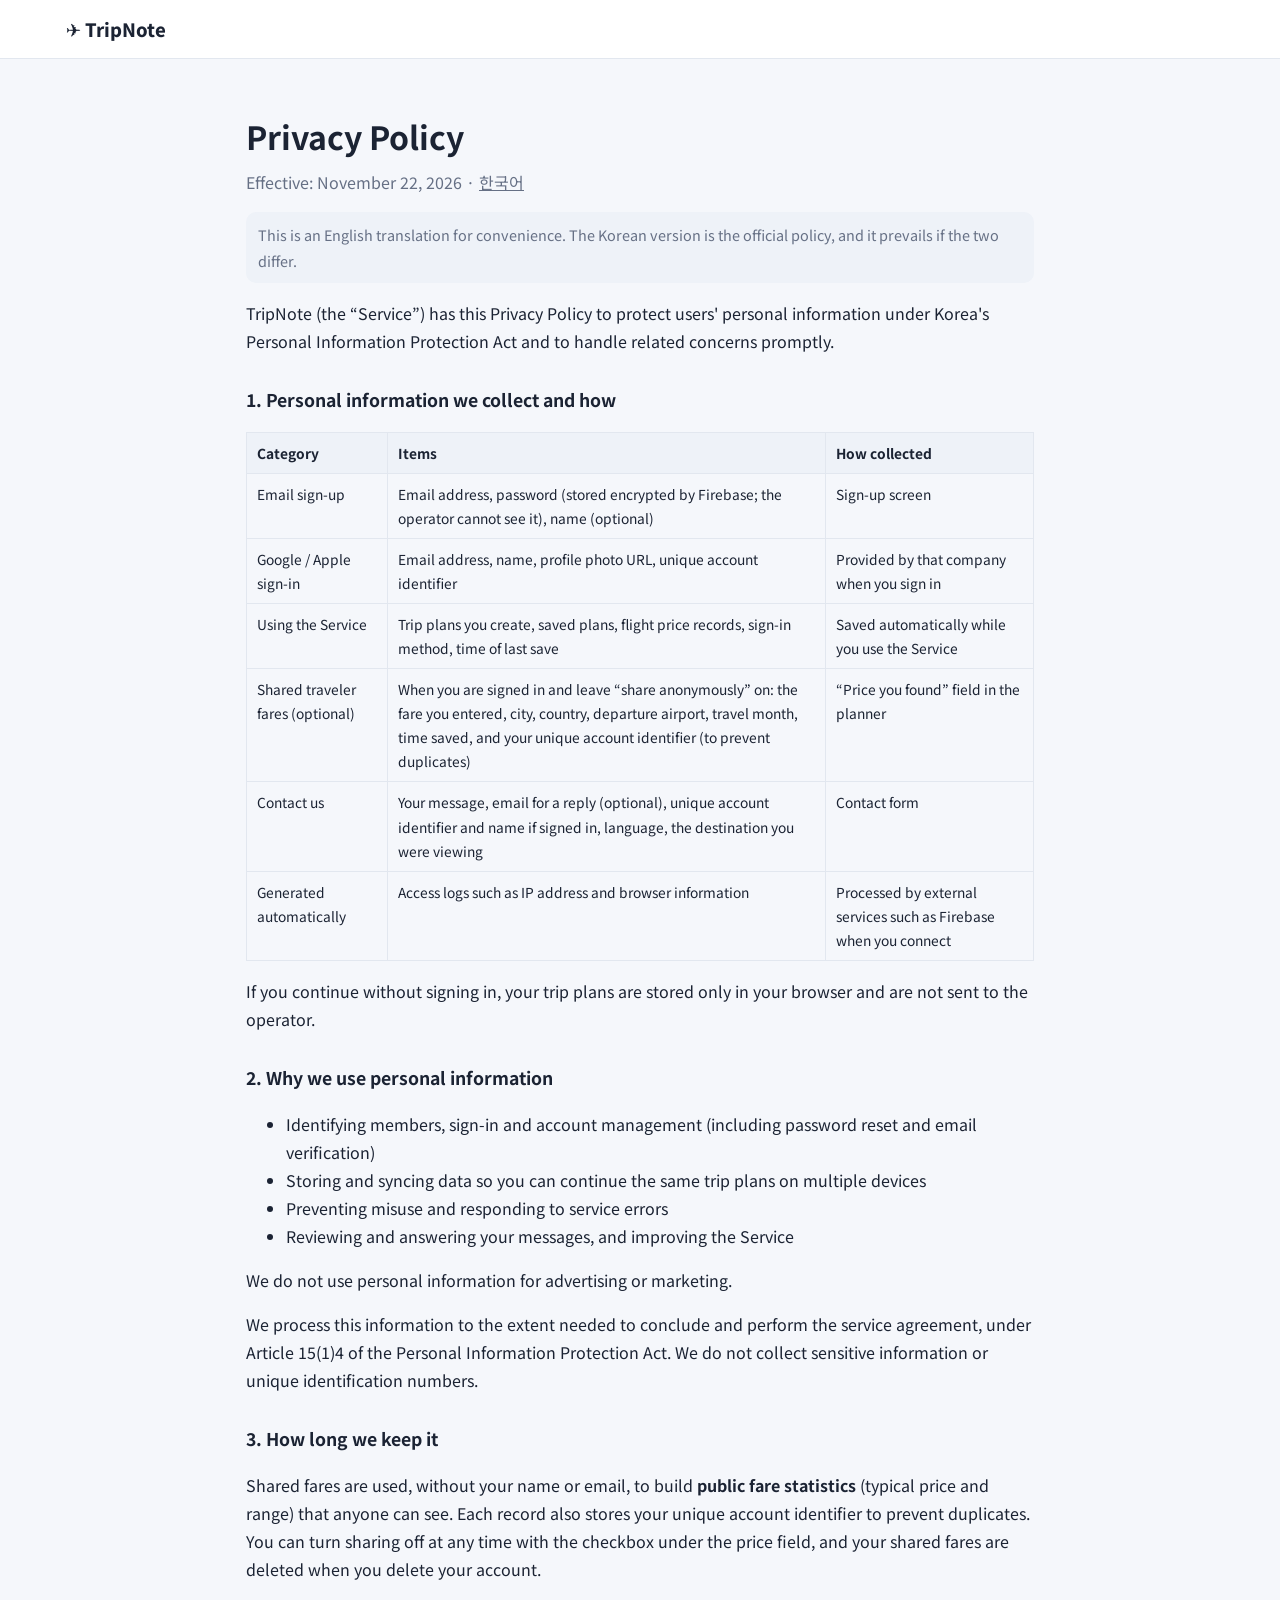
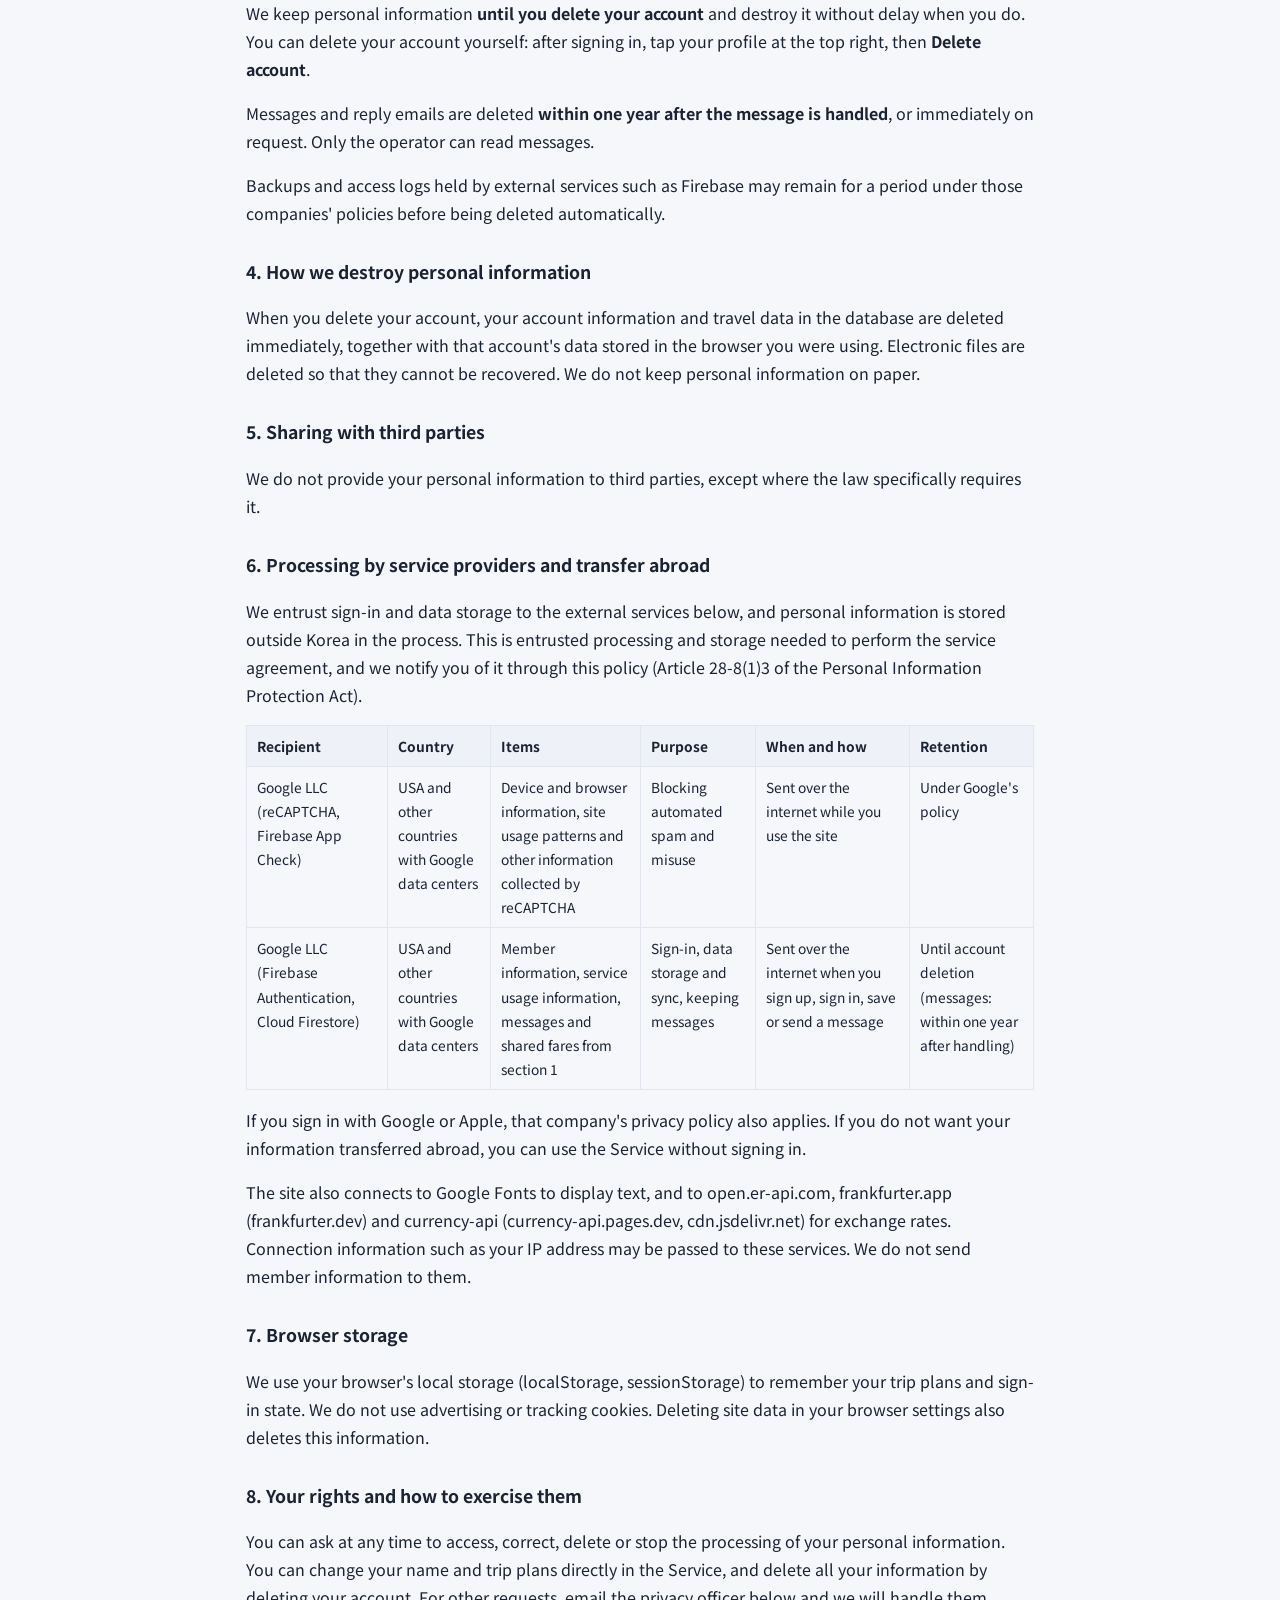
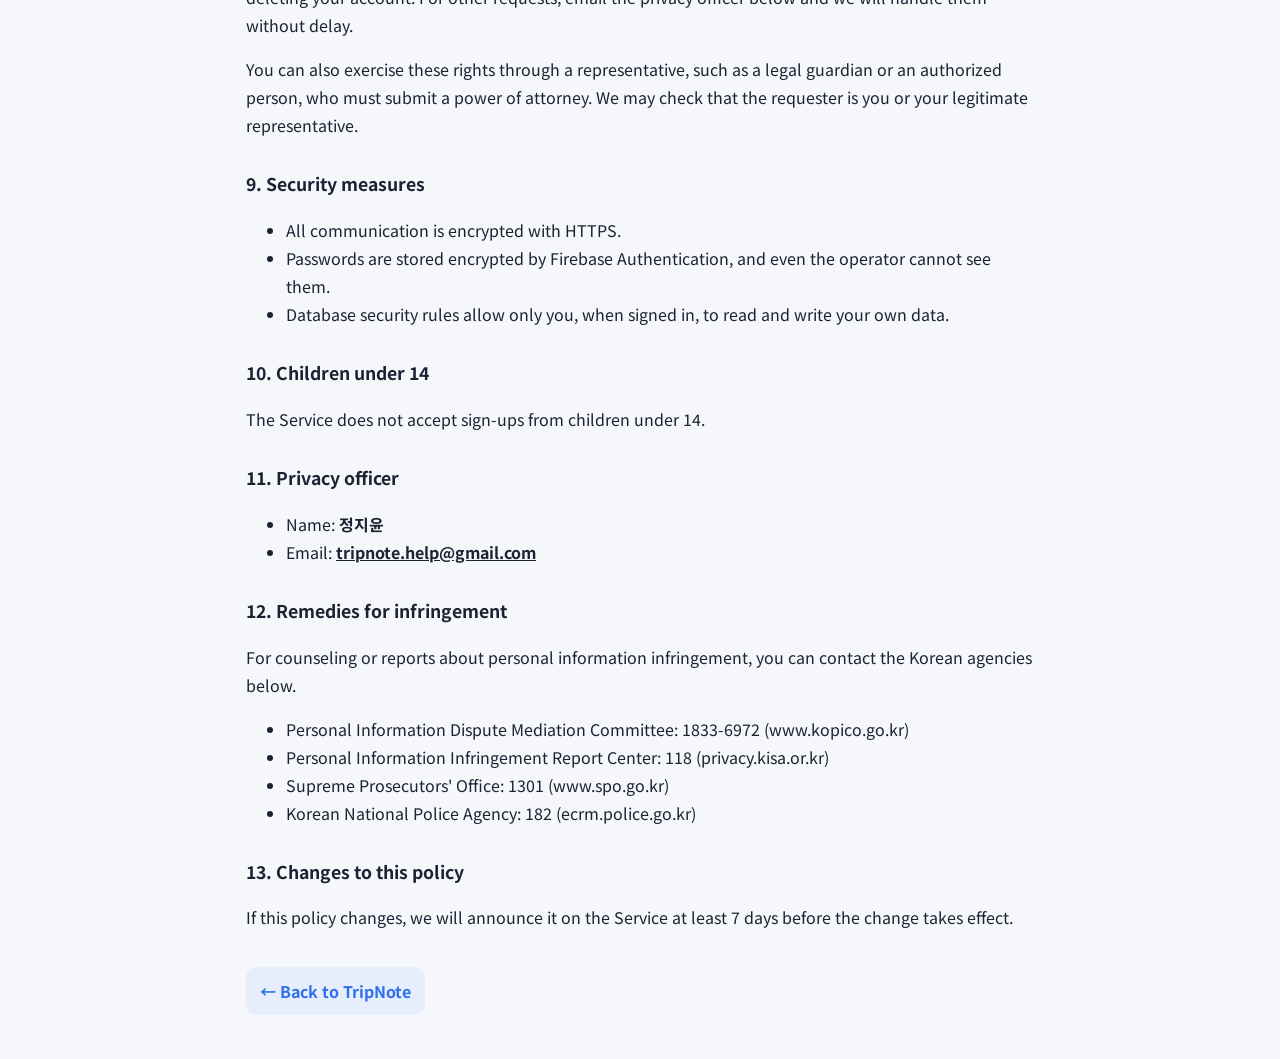
==== commit b3f60c79: "Add shared traveler fares: median and range from user-entered prices - crowd.js: signed-in users can" ====
--- a/privacy-en.html
+++ b/privacy-en.html
@@ -18,7 +18,7 @@
 
   <main class="wrap section policy">
     <h1>Privacy Policy</h1>
-    <p class="policy-meta">Effective: November 21, 2026 · <a href="privacy.html">한국어</a></p>
+    <p class="policy-meta">Effective: November 22, 2026 · <a href="privacy.html">한국어</a></p>
     <p class="policy-note">This is an English translation for convenience. The Korean version is the official policy, and it prevails if the two differ.</p>
 
     <p>TripNote (the “Service”) has this Privacy Policy to protect users' personal information under Korea's Personal Information Protection Act and to handle related concerns promptly.</p>
@@ -30,6 +30,7 @@
         <tr><td>Email sign-up</td><td>Email address, password (stored encrypted by Firebase; the operator cannot see it), name (optional)</td><td>Sign-up screen</td></tr>
         <tr><td>Google / Apple sign-in</td><td>Email address, name, profile photo URL, unique account identifier</td><td>Provided by that company when you sign in</td></tr>
         <tr><td>Using the Service</td><td>Trip plans you create, saved plans, flight price records, sign-in method, time of last save</td><td>Saved automatically while you use the Service</td></tr>
+        <tr><td>Shared traveler fares (optional)</td><td>When you are signed in and leave “share anonymously” on: the fare you entered, city, country, departure airport, travel month, time saved, and your unique account identifier (to prevent duplicates)</td><td>“Price you found” field in the planner</td></tr>
         <tr><td>Contact us</td><td>Your message, email for a reply (optional), unique account identifier and name if signed in, language, the destination you were viewing</td><td>Contact form</td></tr>
         <tr><td>Generated automatically</td><td>Access logs such as IP address and browser information</td><td>Processed by external services such as Firebase when you connect</td></tr>
       </tbody>
@@ -47,6 +48,7 @@
     <p>We process this information to the extent needed to conclude and perform the service agreement, under Article 15(1)4 of the Personal Information Protection Act. We do not collect sensitive information or unique identification numbers.</p>
 
     <h2>3. How long we keep it</h2>
+    <p>Shared fares are used, without your name or email, to build <b>public fare statistics</b> (typical price and range) that anyone can see. Each record also stores your unique account identifier to prevent duplicates. You can turn sharing off at any time with the checkbox under the price field, and your shared fares are deleted when you delete your account.</p>
     <p>We keep personal information <b>until you delete your account</b> and destroy it without delay when you do. You can delete your account yourself: after signing in, tap your profile at the top right, then <b>Delete account</b>.</p>
     <p>Messages and reply emails are deleted <b>within one year after the message is handled</b>, or immediately on request. Only the operator can read messages.</p>
     <p>Backups and access logs held by external services such as Firebase may remain for a period under those companies' policies before being deleted automatically.</p>
@@ -63,7 +65,7 @@
       <thead><tr><th>Recipient</th><th>Country</th><th>Items</th><th>Purpose</th><th>When and how</th><th>Retention</th></tr></thead>
       <tbody>
         <tr><td>Google LLC (reCAPTCHA, Firebase App Check)</td><td>USA and other countries with Google data centers</td><td>Device and browser information, site usage patterns and other information collected by reCAPTCHA</td><td>Blocking automated spam and misuse</td><td>Sent over the internet while you use the site</td><td>Under Google's policy</td></tr>
-        <tr><td>Google LLC (Firebase Authentication, Cloud Firestore)</td><td>USA and other countries with Google data centers</td><td>Member information, service usage information and messages from section 1</td><td>Sign-in, data storage and sync, keeping messages</td><td>Sent over the internet when you sign up, sign in, save or send a message</td><td>Until account deletion (messages: within one year after handling)</td></tr>
+        <tr><td>Google LLC (Firebase Authentication, Cloud Firestore)</td><td>USA and other countries with Google data centers</td><td>Member information, service usage information, messages and shared fares from section 1</td><td>Sign-in, data storage and sync, keeping messages</td><td>Sent over the internet when you sign up, sign in, save or send a message</td><td>Until account deletion (messages: within one year after handling)</td></tr>
       </tbody>
     </table>
     <p>If you sign in with Google or Apple, that company's privacy policy also applies. If you do not want your information transferred abroad, you can use the Service without signing in.</p>
--- a/style.css
+++ b/style.css
@@ -99,7 +99,7 @@
 
 .info-head { display: flex; gap: 12px; align-items: center; margin-bottom: 12px; }
 .info-head .flag { font-size: 2.2rem; }
-.info-stats { display: grid; grid-template-columns: repeat(4, 1fr); gap: 10px; }
+.info-stats { display: grid; grid-template-columns: repeat(auto-fit, minmax(125px, 1fr)); gap: 10px; }
 .stat { background: var(--surface-2); border-radius: 10px; padding: 10px; }
 .stat .k { font-size: .75rem; color: var(--muted); }
 .stat .v { font-weight: 700; font-size: .98rem; }
@@ -402,3 +402,17 @@
 [dir="rtl"] .chip { padding: 4px 10px 4px 6px; }
 [dir="rtl"] input[type="email"], [dir="rtl"] input[type="number"], [dir="rtl"] #ctEmail { direction: ltr; text-align: end; }
 .policy-note { background: var(--surface-2); border-radius: 10px; padding: 10px 12px; font-size: .9rem; color: var(--muted); }
+
+/* 여행자 공유 시세 */
+.city .crowd-pr, .dest .crowd-pr { font-size: .78rem; color: var(--primary); margin-top: 2px; }
+.stat.crowd { background: var(--primary-soft); }
+.flight-bar.has-crowd { height: 72px; }
+.flight-bar .mark.tick.crowd { top: 50px; color: var(--primary); font-weight: 600; }
+.crowd-stat { font-size: .86rem; margin: 10px 0 0; color: var(--text); }
+.crowd-stat b { color: var(--primary); }
+label.check { flex-direction: row; align-items: center; gap: 6px; margin-top: 8px; cursor: pointer; }
+label.check input { width: auto; margin: 0; }
+label.check input:disabled + span { opacity: .8; }
+.flight-bar .pin.crowd { background: var(--primary); width: 3px; top: 14px; height: 16px; }
+.flight-bar .mark.tick.crowd.start { transform: none; }
+.flight-bar .mark.tick.crowd.end { transform: translateX(-100%); }
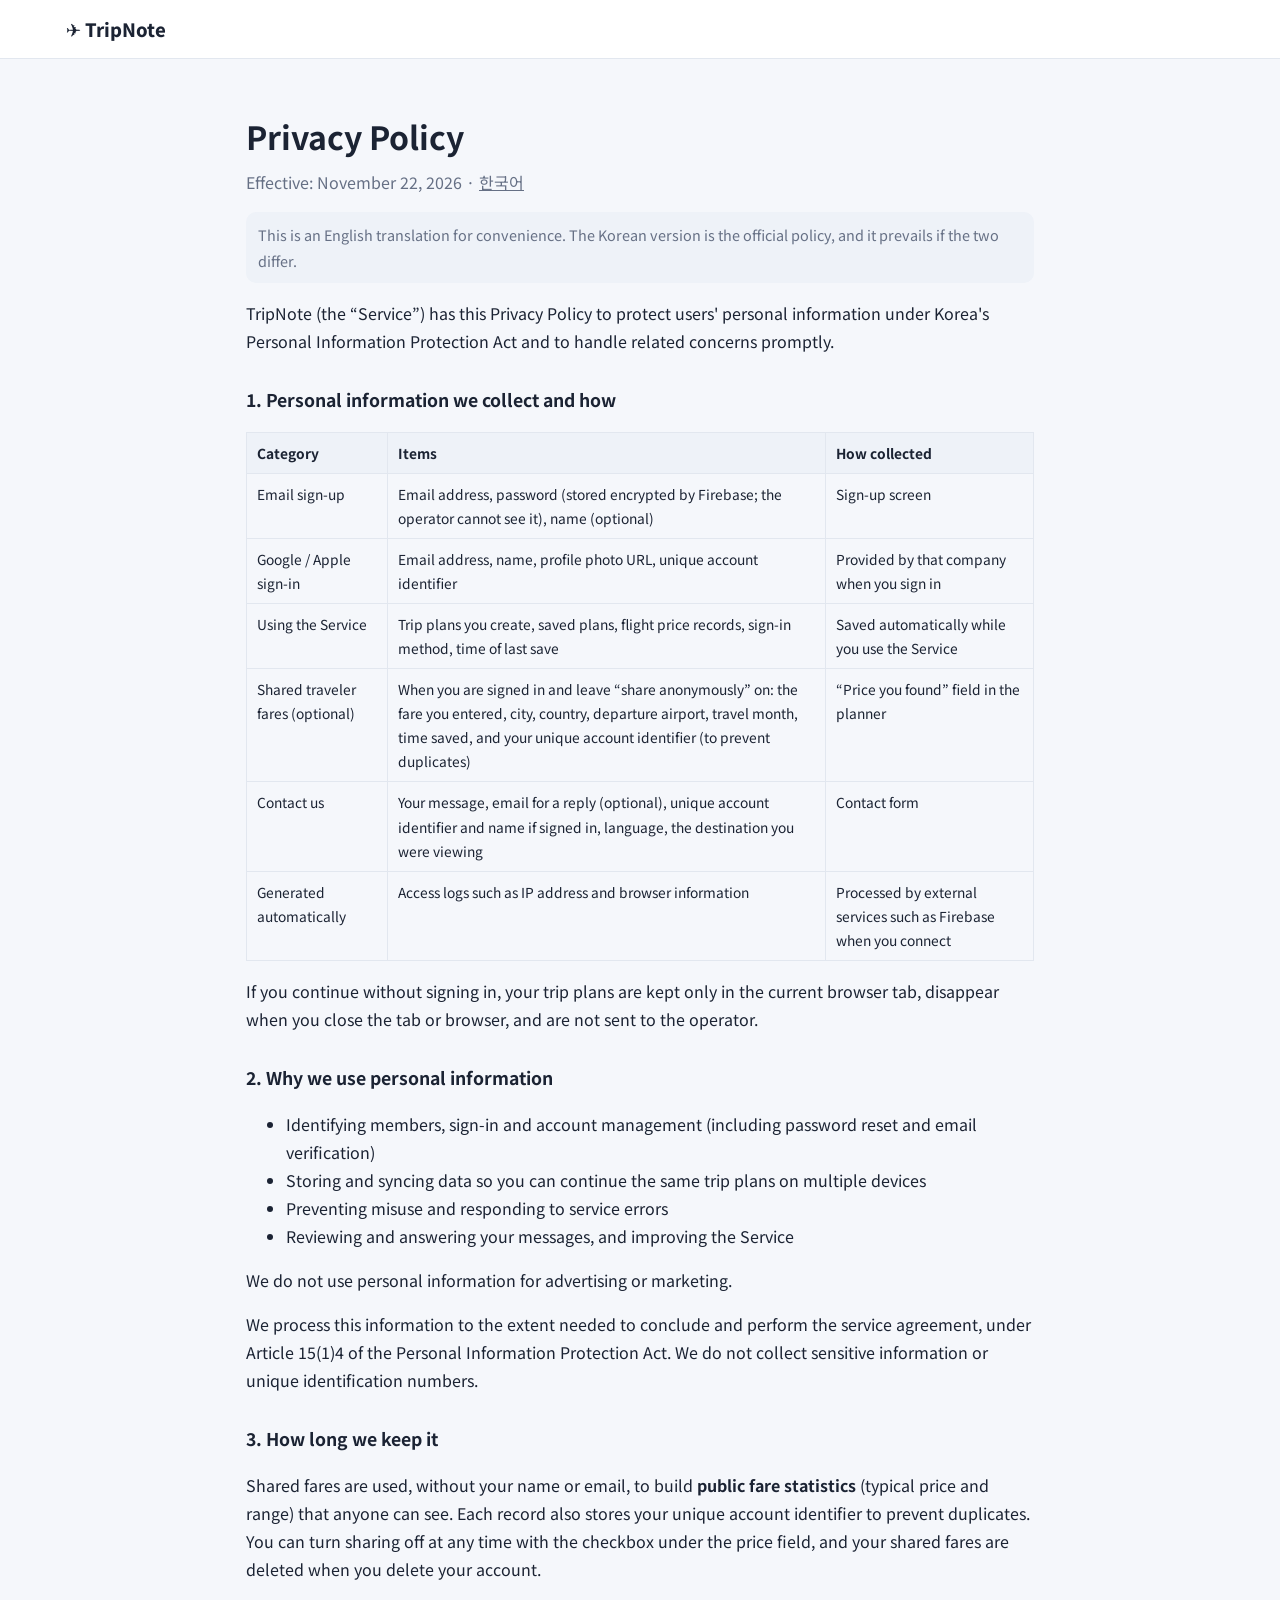
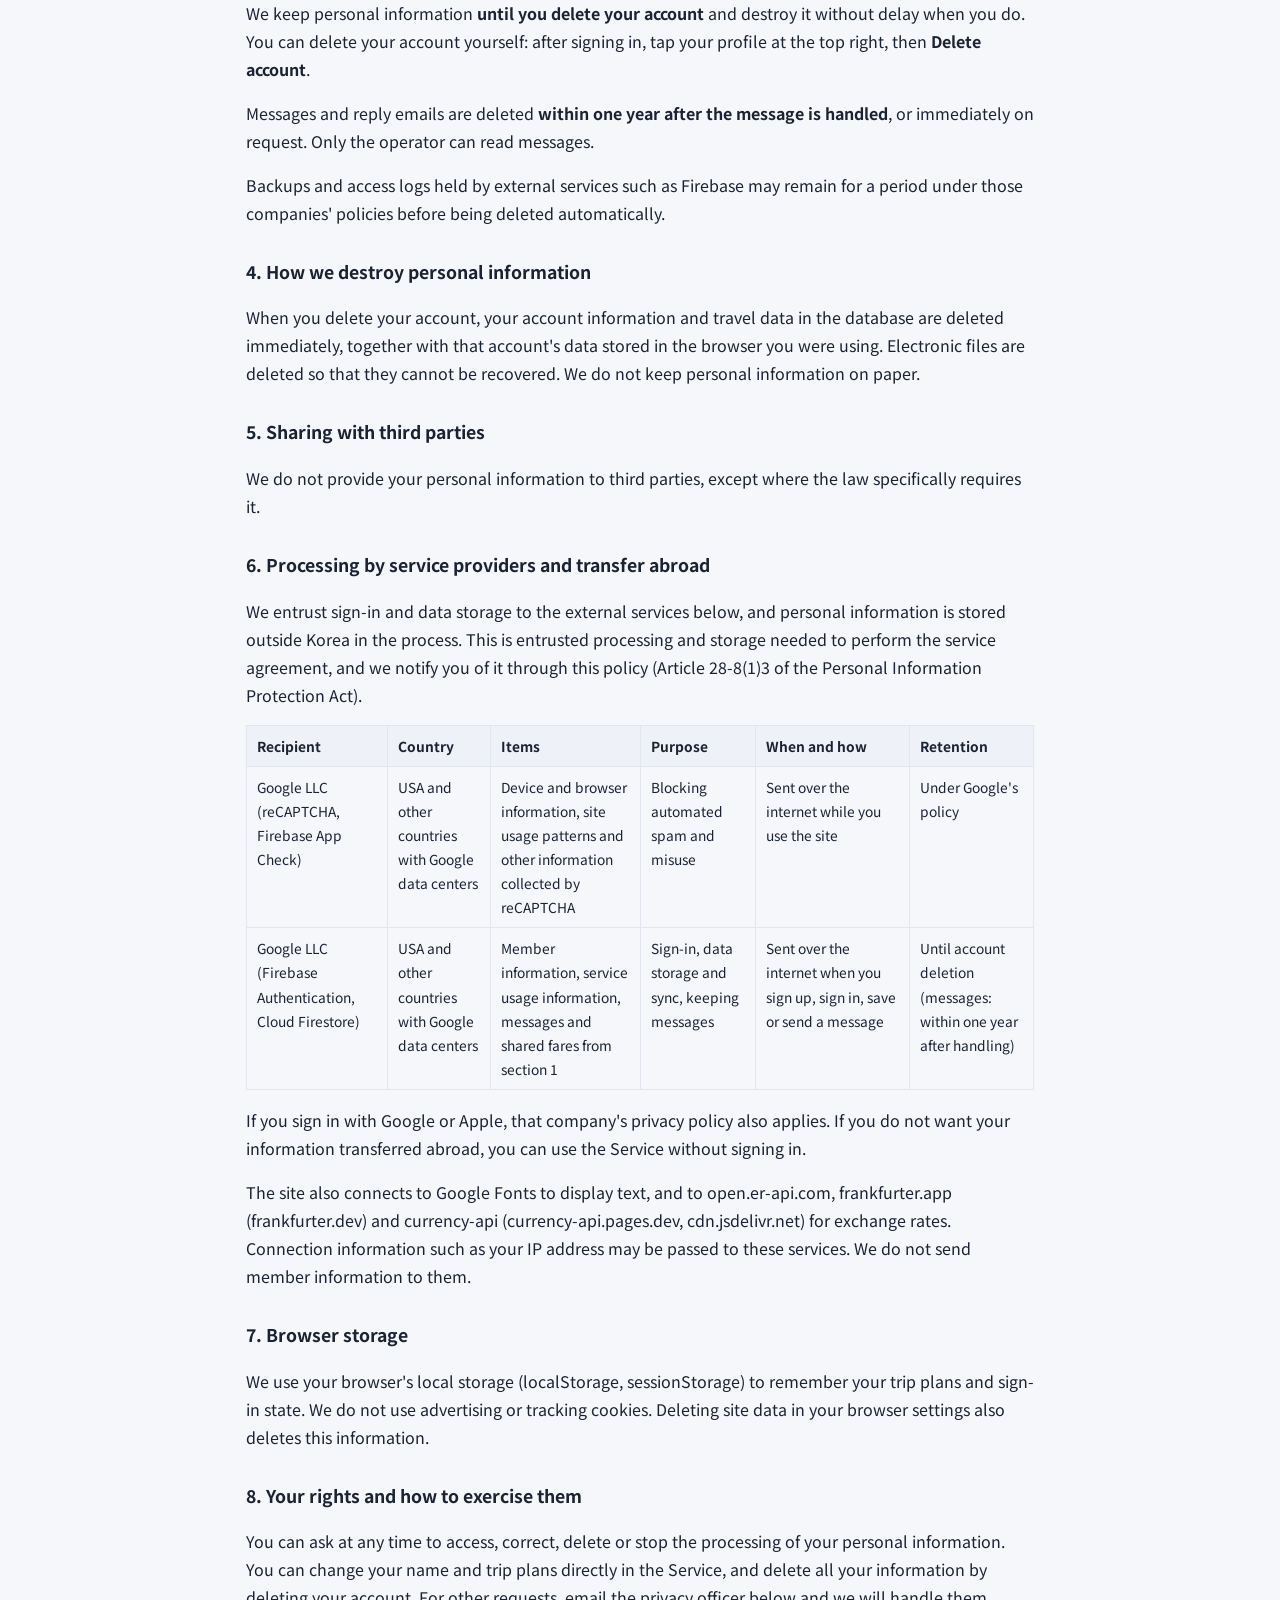
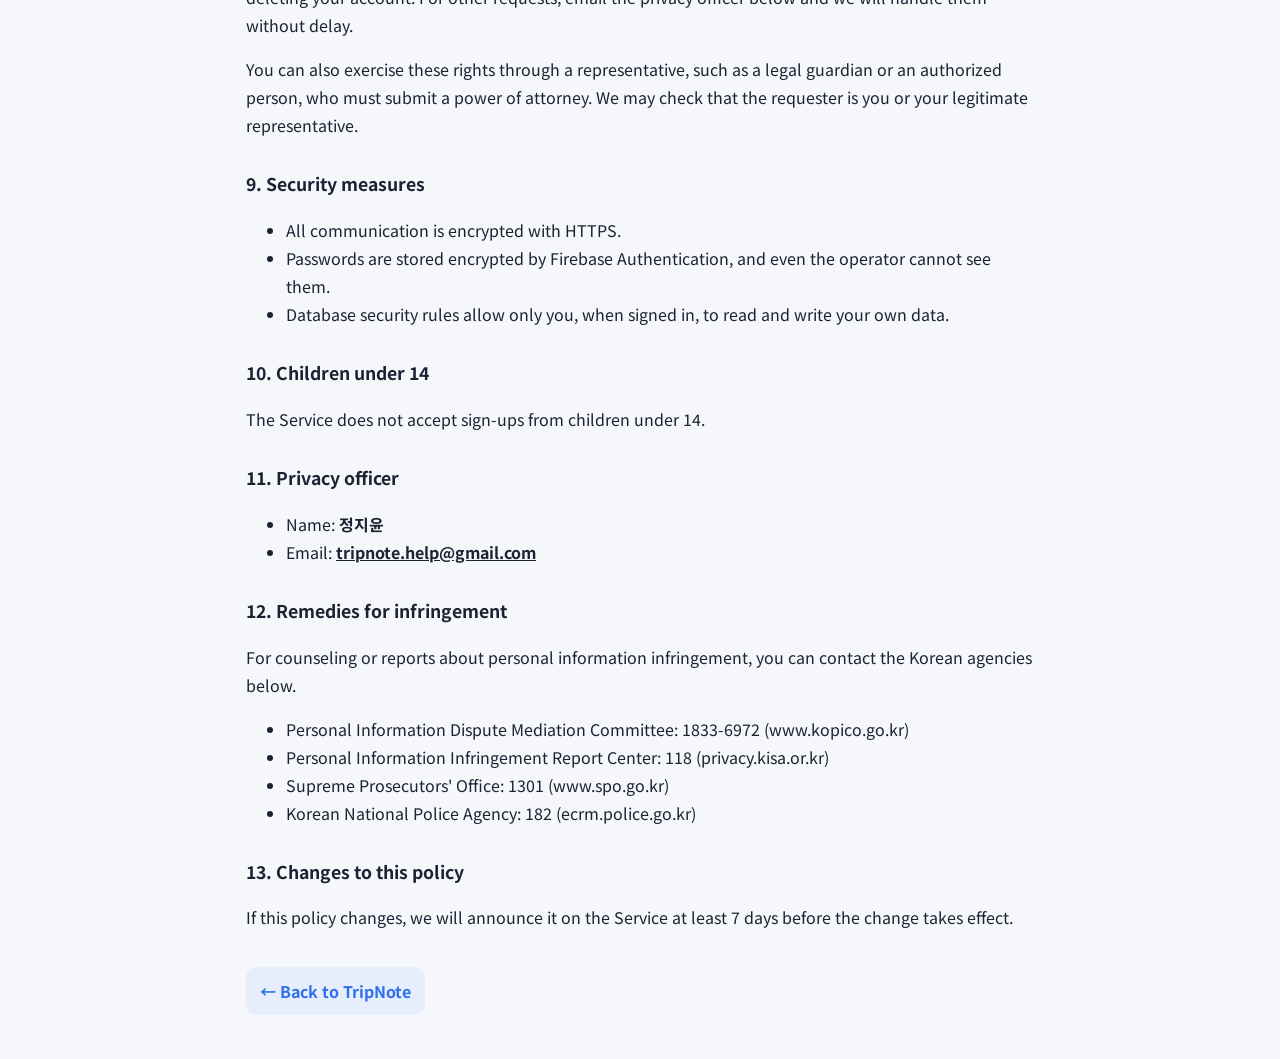
==== commit bb8bbf35: "New welcome screen and centered login modal over a dimmed backdrop - Pre-login welcome page with her" ====
--- a/privacy-en.html
+++ b/privacy-en.html
@@ -35,7 +35,7 @@
         <tr><td>Generated automatically</td><td>Access logs such as IP address and browser information</td><td>Processed by external services such as Firebase when you connect</td></tr>
       </tbody>
     </table>
-    <p>If you continue without signing in, your trip plans are stored only in your browser and are not sent to the operator.</p>
+    <p>If you continue without signing in, your trip plans are kept only in the current browser tab, disappear when you close the tab or browser, and are not sent to the operator.</p>
 
     <h2>2. Why we use personal information</h2>
     <ul>
--- a/style.css
+++ b/style.css
@@ -273,30 +273,78 @@
 
 /* 로그인 */
 body.locked { overflow: hidden; }
-.auth-screen { position: fixed; inset: 0; z-index: 100; overflow-y: auto; display: grid; place-items: start center;
-  padding: max(24px, env(safe-area-inset-top, 0px)) max(16px, env(safe-area-inset-right, 0px)) 24px max(16px, env(safe-area-inset-left, 0px));
-  background: radial-gradient(1200px 500px at 50% -10%, var(--primary-soft), transparent), var(--bg); }
+/* 첫 화면 (로그인 전) */
+.welcome { position: fixed; inset: 0; z-index: 100; overflow-y: auto; display: flex; flex-direction: column; align-items: center;
+  padding: max(18px, env(safe-area-inset-top, 0px)) max(16px, env(safe-area-inset-right, 0px)) 32px max(16px, env(safe-area-inset-left, 0px));
+  background: radial-gradient(1200px 500px at 50% -10%, var(--primary-soft), transparent 70%), var(--bg); }
+.welcome[hidden] { display: none; }
+.wel-top { width: 100%; max-width: 1080px; display: flex; justify-content: space-between; align-items: center; gap: 10px; }
+.wel-brand { font-weight: 800; font-size: 1.3rem; white-space: nowrap; }
+.wel-top .lang-select { width: auto; padding: 6px 8px; font-size: .85rem; }
+.wel-hero { text-align: center; margin-top: clamp(40px, 9vh, 96px); max-width: 680px; }
+.wel-hero h1 { font-size: clamp(1.8rem, 6vw, 2.9rem); line-height: 1.25; margin: 0 0 12px; letter-spacing: -.02em; }
+.wel-hero h1 em { font-style: normal; color: var(--primary); }
+.wel-hero p { color: var(--muted); margin: 0; font-size: 1.02rem; }
+.wel-actions { display: flex; flex-direction: column; gap: 10px; width: 100%; max-width: 340px; margin-top: 28px; }
+.wel-actions .btn { padding: 14px; font-size: 1rem; border-radius: 14px; }
+.wel-guest { background: var(--surface); color: var(--text); border: 1px solid var(--line); padding: 13px; border-radius: 14px; font-size: 1rem; font-weight: 600; cursor: pointer; font-family: inherit; }
+.wel-guest:hover { border-color: var(--primary); color: var(--primary); }
+.wel-note { text-align: center; font-size: .8rem; color: var(--muted); margin: 2px 0 0; }
+.wel-note b { color: var(--accent); font-weight: 600; }
+.wel-feature { margin-top: clamp(40px, 9vh, 96px); width: 100%; max-width: 1080px; background: var(--surface); border: 1px solid var(--line); border-radius: 20px; padding: 28px 24px; box-shadow: var(--shadow); text-align: center; }
+.wel-feature h2 { margin: 0 0 10px; font-size: 1.35rem; }
+.wel-feature > p { margin: 0 auto; color: var(--muted); max-width: 580px; line-height: 1.6; }
+.wel-grid { display: grid; grid-template-columns: repeat(4, minmax(0, 1fr)); gap: 12px; margin-top: 20px; }
+.wel-item { background: var(--surface-2); border-radius: 14px; padding: 16px 12px; min-width: 0; }
+.wel-item .i { font-size: 1.6rem; }
+.wel-item b { display: block; margin-top: 6px; }
+.wel-item span { font-size: .82rem; color: var(--muted); }
+.wel-fine { margin: 22px 0 0; font-size: .78rem; }
+.wel-fine a { color: var(--muted); }
+@media (max-width: 640px) {
+  .wel-grid { grid-template-columns: repeat(2, minmax(0, 1fr)); }
+  .wel-feature { padding: 22px 16px; }
+  .wel-item { padding: 14px 8px; }
+}
+
+/* 한국어만 단어 단위로 줄바꿈 (일본어·중국어는 글자 단위로 줄바꿈해야 넘치지 않아요) */
+html[lang="ko"] .welcome, html[lang="ko"] .auth-card { word-break: keep-all; }
+
+/* 로그인 창: 화면 위에 어두운 배경 + 가운데 창 */
+.auth-screen { position: fixed; inset: 0; z-index: 115; overflow-y: auto; display: grid; place-items: center;
+  padding: max(16px, env(safe-area-inset-top, 0px)) max(16px, env(safe-area-inset-right, 0px)) 16px max(16px, env(safe-area-inset-left, 0px));
+  background: rgba(10, 14, 22, .62); backdrop-filter: blur(1.5px); -webkit-backdrop-filter: blur(1.5px); }
 .auth-screen[hidden] { display: none; }
-.auth-card { width: 100%; max-width: 400px; margin-top: 4vh; background: var(--surface); border: 1px solid var(--line); border-radius: 20px; padding: 28px 24px; box-shadow: var(--shadow); display: flex; flex-direction: column; gap: 10px; }
-.auth-brand { font-weight: 800; font-size: 1.5rem; text-align: center; }
-.auth-lead { text-align: center; color: var(--muted); font-size: .9rem; margin: 0 0 8px; }
+.auth-card { position: relative; width: 100%; max-width: 420px; background: var(--surface); border-radius: 18px; padding: 38px 34px 26px; box-shadow: 0 24px 60px rgba(0,0,0,.35); display: flex; flex-direction: column; gap: 10px; }
+.auth-x { position: absolute; top: 12px; inset-inline-end: 12px; width: 38px; height: 38px; border: 0; background: none; font-size: 1.35rem; color: var(--muted); cursor: pointer; border-radius: 10px; }
+.auth-x:hover { background: var(--surface-2); color: var(--text); }
+.auth-big { font-size: 2rem; font-weight: 300; letter-spacing: .04em; margin: 0; padding-inline-end: 36px; }
+.auth-lead { color: var(--muted); font-size: .88rem; margin: 0 0 14px; }
 .auth-notice { font-size: .84rem; background: rgba(255,122,69,.12); color: var(--text); border-radius: 10px; padding: 10px 12px; }
+.sr-only { position: absolute !important; width: 1px; height: 1px; overflow: hidden; clip: rect(0 0 0 0); white-space: nowrap; }
+.auth-form label.uline { display: block; }
+.auth-form .uline input { width: 100%; box-sizing: border-box; border: 0; border-bottom: 1.5px solid var(--line); background: transparent; padding: 12px 2px; font-size: 1rem; color: var(--text); border-radius: 0; font-family: inherit; }
+.auth-form .uline input:focus { outline: none; border-bottom-color: var(--primary); }
+.auth-form label.keep { display: flex; flex-direction: row; align-items: center; gap: 8px; margin-top: 8px; font-size: .86rem; color: var(--muted); cursor: pointer; }
+.auth-form label.keep input { width: 18px; height: 18px; margin: 0; accent-color: var(--primary); }
+.auth-form .btn.block { padding: 14px; font-size: 1rem; border-radius: 12px; }
+.auth-links .sep { color: var(--line); }
+@media (max-width: 480px) { .auth-card { padding: 34px 22px 22px; } .auth-big { font-size: 1.7rem; } }
 .social { display: flex; align-items: center; justify-content: center; gap: 10px; width: 100%; padding: 12px; border-radius: 11px; font-weight: 700; cursor: pointer; border: 1px solid var(--line); background: var(--surface); }
 .social svg { width: 20px; height: 20px; }
 .social.apple { background: var(--text); color: var(--bg); border-color: var(--text); }
 .social:disabled, .auth-form button[type=submit]:disabled, .auth-form input:disabled { opacity: .45; cursor: not-allowed; }
 .auth-or { display: flex; align-items: center; gap: 10px; color: var(--muted); font-size: .8rem; margin: 6px 0; }
 .auth-or::before, .auth-or::after { content: ""; flex: 1; height: 1px; background: var(--line); }
-.auth-form { display: flex; flex-direction: column; gap: 9px; }
-.auth-form h3 { margin: 0; }
-.auth-form .btn.block { margin-top: 2px; }
+.auth-form { display: flex; flex-direction: column; gap: 6px; }
+.auth-form .btn.block { margin-top: 10px; }
 .auth-msg { margin: 0; font-size: .84rem; min-height: 0; }
 .auth-msg.err { color: var(--up); }
 .auth-msg.ok { color: var(--down); }
-.auth-links { display: flex; justify-content: space-between; flex-wrap: wrap; gap: 6px; }
+.auth-links { display: flex; justify-content: center; align-items: center; flex-wrap: wrap; gap: 10px; margin-top: 8px; }
+.auth-links .link { color: var(--muted); }
+.auth-links .link:hover { color: var(--primary); }
 .link { border: 0; background: none; color: var(--primary); cursor: pointer; font-size: .84rem; padding: 2px 0; }
-.guest { margin-top: 8px; border: 1px dashed var(--line); background: none; border-radius: 11px; padding: 11px; cursor: pointer; color: var(--text); font-weight: 600; }
-.guest:hover { border-color: var(--primary); color: var(--primary); }
 .auth-fine { margin: 0; font-size: .76rem; color: var(--muted); text-align: center; }
 button:focus-visible, .link:focus-visible { outline: 2px solid var(--primary); outline-offset: 2px; }
 
@@ -358,9 +406,6 @@
 .seg-full { display: flex; width: 100%; }
 .seg-full button { flex: 1; padding: 9px 6px; white-space: nowrap; }
 .settings-card select { width: 100%; }
-.auth-top { display: flex; align-items: center; justify-content: space-between; gap: 8px; }
-.auth-top .auth-brand { text-align: start; }
-.auth-top .lang-select { width: auto; padding: 6px 8px; font-size: .85rem; }
 .rate-base { margin: -8px 0 12px; }
 
 /* 좁은 화면에서 긴 영어 문구가 칸을 넓히지 않게 */
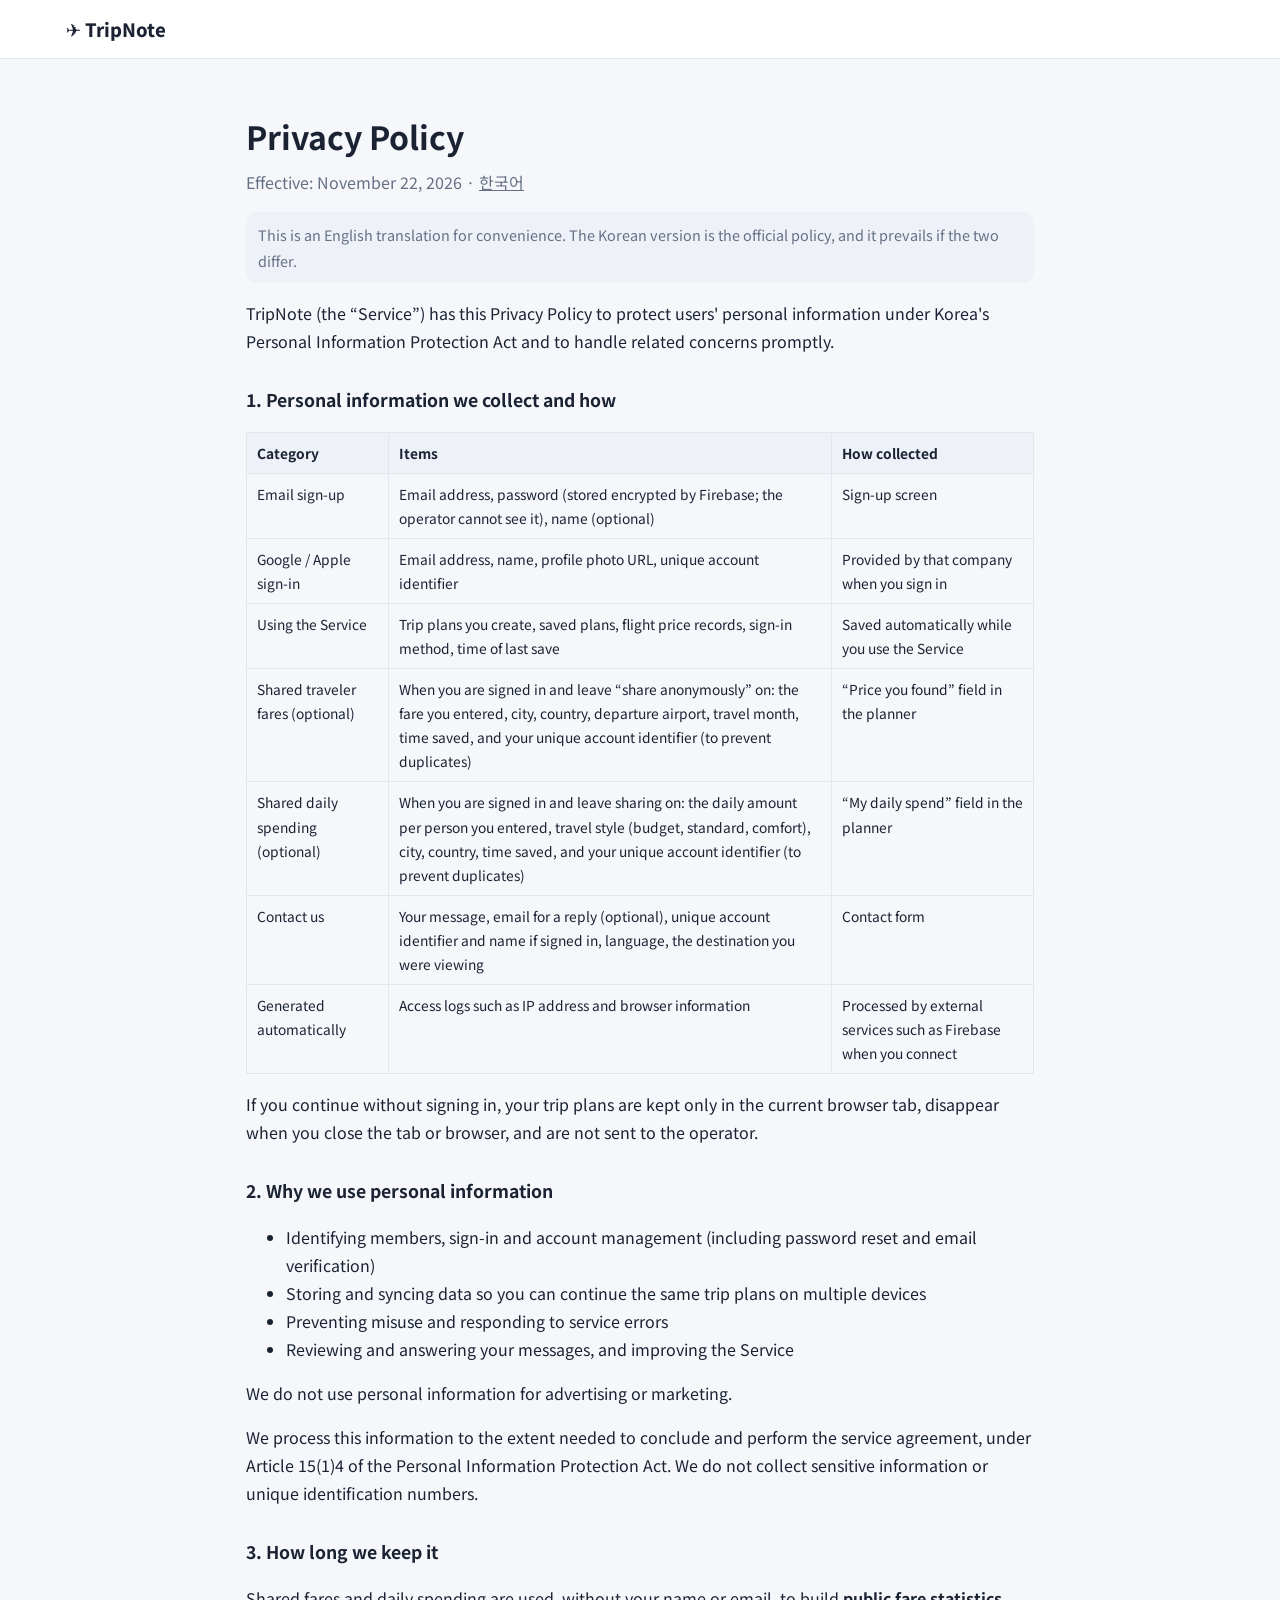
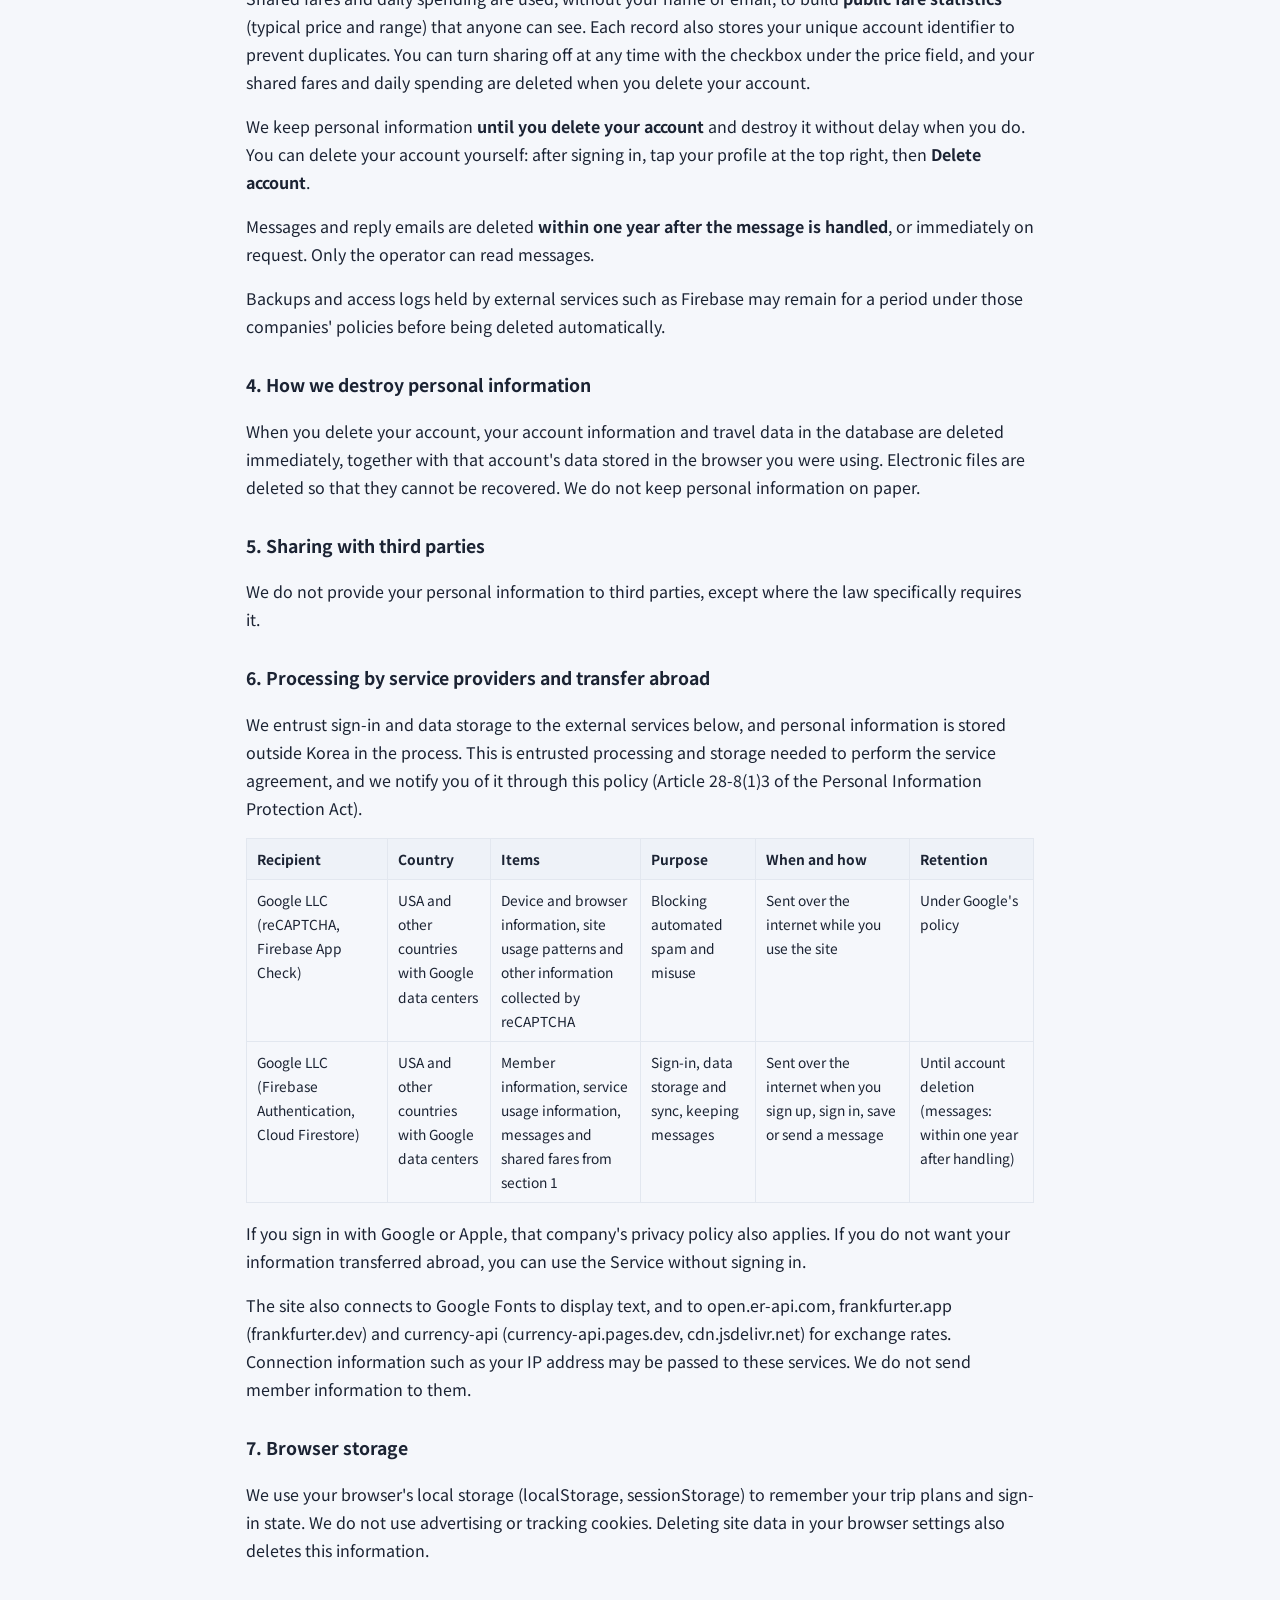
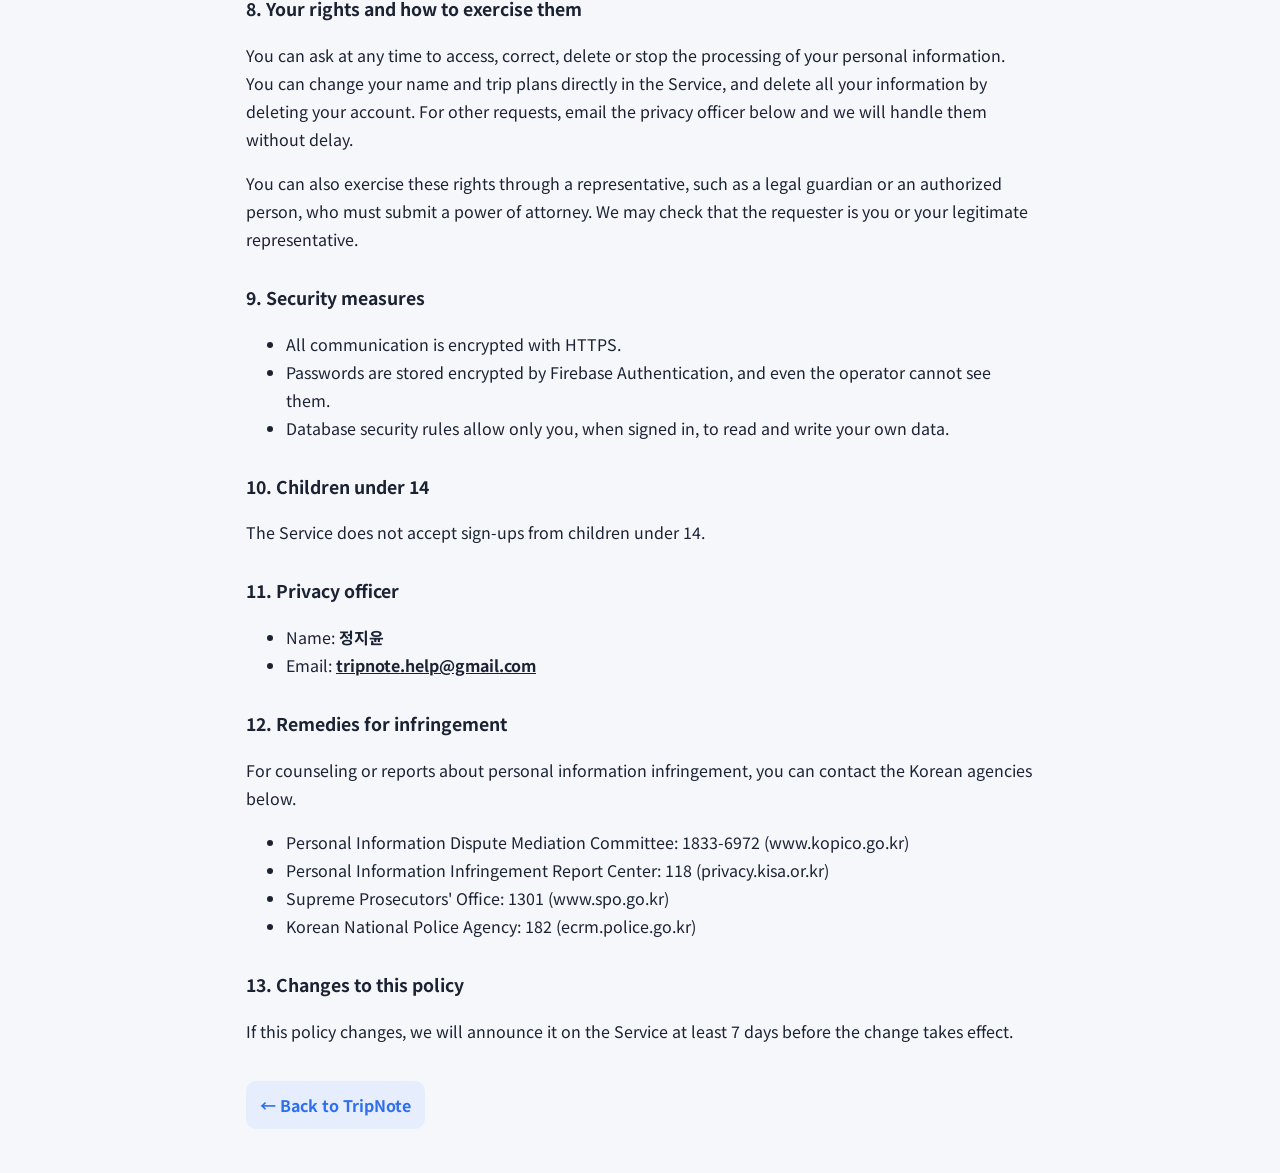
==== commit fad67c07: "Big calendar picker, researched hotel averages by star class, free-form itinerary, shared daily spen" ====
--- a/privacy-en.html
+++ b/privacy-en.html
@@ -31,6 +31,7 @@
         <tr><td>Google / Apple sign-in</td><td>Email address, name, profile photo URL, unique account identifier</td><td>Provided by that company when you sign in</td></tr>
         <tr><td>Using the Service</td><td>Trip plans you create, saved plans, flight price records, sign-in method, time of last save</td><td>Saved automatically while you use the Service</td></tr>
         <tr><td>Shared traveler fares (optional)</td><td>When you are signed in and leave “share anonymously” on: the fare you entered, city, country, departure airport, travel month, time saved, and your unique account identifier (to prevent duplicates)</td><td>“Price you found” field in the planner</td></tr>
+        <tr><td>Shared daily spending (optional)</td><td>When you are signed in and leave sharing on: the daily amount per person you entered, travel style (budget, standard, comfort), city, country, time saved, and your unique account identifier (to prevent duplicates)</td><td>“My daily spend” field in the planner</td></tr>
         <tr><td>Contact us</td><td>Your message, email for a reply (optional), unique account identifier and name if signed in, language, the destination you were viewing</td><td>Contact form</td></tr>
         <tr><td>Generated automatically</td><td>Access logs such as IP address and browser information</td><td>Processed by external services such as Firebase when you connect</td></tr>
       </tbody>
@@ -48,7 +49,7 @@
     <p>We process this information to the extent needed to conclude and perform the service agreement, under Article 15(1)4 of the Personal Information Protection Act. We do not collect sensitive information or unique identification numbers.</p>
 
     <h2>3. How long we keep it</h2>
-    <p>Shared fares are used, without your name or email, to build <b>public fare statistics</b> (typical price and range) that anyone can see. Each record also stores your unique account identifier to prevent duplicates. You can turn sharing off at any time with the checkbox under the price field, and your shared fares are deleted when you delete your account.</p>
+    <p>Shared fares and daily spending are used, without your name or email, to build <b>public fare statistics</b> (typical price and range) that anyone can see. Each record also stores your unique account identifier to prevent duplicates. You can turn sharing off at any time with the checkbox under the price field, and your shared fares and daily spending are deleted when you delete your account.</p>
     <p>We keep personal information <b>until you delete your account</b> and destroy it without delay when you do. You can delete your account yourself: after signing in, tap your profile at the top right, then <b>Delete account</b>.</p>
     <p>Messages and reply emails are deleted <b>within one year after the message is handled</b>, or immediately on request. Only the operator can read messages.</p>
     <p>Backups and access logs held by external services such as Firebase may remain for a period under those companies' policies before being deleted automatically.</p>
--- a/style.css
+++ b/style.css
@@ -461,3 +461,70 @@
 .flight-bar .pin.crowd { background: var(--primary); width: 3px; top: 14px; height: 16px; }
 .flight-bar .mark.tick.crowd.start { transform: none; }
 .flight-bar .mark.tick.crowd.end { transform: translateX(-100%); }
+
+/* 날짜 버튼 */
+.date-field { display: flex; flex-direction: column; gap: 4px; font-size: .85rem; color: var(--muted); min-width: 0; }
+.date-btn { width: 100%; text-align: start; border: 1px solid var(--line); background: var(--surface-2); color: var(--text); border-radius: 10px; padding: 10px 12px; cursor: pointer; font-size: .95rem; font-weight: 600; white-space: nowrap; overflow: hidden; text-overflow: ellipsis; }
+.date-btn::before { content: "📅 "; }
+@media (max-width: 400px) { .date-btn { font-size: .88rem; padding: 10px 8px; } }
+.date-btn:hover { border-color: var(--primary); }
+@media (max-width: 920px) { .row3 .date-field:nth-child(2) { grid-column: auto; } }
+
+/* 큰 달력 창 */
+.date-modal { z-index: 112; background: rgba(10, 14, 22, .62); }
+.date-card { max-width: 780px; width: 100%; max-height: calc(100vh - 32px); overflow-y: auto; }
+.date-card h3 { margin: 0 40px 6px 0; font-size: 1.3rem; }
+[dir="rtl"] .date-card h3 { margin: 0 0 6px 40px; }
+.date-sel { margin: 0 0 10px; font-size: .9rem; color: var(--muted); }
+.date-sel b { color: var(--text); }
+.cal-nav { display: flex; justify-content: space-between; margin-bottom: 4px; }
+.cal-nav .icon-btn { width: 40px; height: 40px; font-size: 1.3rem; }
+.cal-nav .icon-btn:disabled { opacity: .3; cursor: default; }
+.cal-wrap { display: grid; grid-template-columns: repeat(auto-fit, minmax(270px, 1fr)); gap: 22px; }
+.cal-mlabel { text-align: center; font-weight: 700; margin: -34px 0 12px; font-size: 1.02rem; pointer-events: none; }
+.cal-grid { display: grid; grid-template-columns: repeat(7, minmax(0, 1fr)); gap: 4px; }
+.cal-wk { text-align: center; font-size: .75rem; color: var(--muted); padding: 4px 0; }
+.cal-day { position: relative; aspect-ratio: 1 / 1; min-height: 40px; border: 1.5px solid transparent; border-radius: 10px; cursor: pointer; font-size: .98rem; font-weight: 600; color: var(--text); }
+.cal-day.k-peak { background: rgba(255, 122, 69, .2); }
+.cal-day.k-good { background: rgba(60, 207, 142, .18); }
+.cal-day.k-off { background: var(--surface-2); }
+.cal-day:hover:not(:disabled) { border-color: var(--primary); }
+.cal-day:disabled { opacity: .3; cursor: default; }
+.cal-day.today { text-decoration: underline; text-underline-offset: 3px; }
+.cal-day.holi::after { content: ""; position: absolute; top: 5px; inset-inline-end: 5px; width: 6px; height: 6px; border-radius: 50%; background: var(--accent); }
+.cal-day.in-range { border-color: var(--primary); }
+.cal-day.sel-start, .cal-day.sel-end { background: var(--primary); color: #fff; border-color: var(--primary); }
+.cal-legend { display: flex; flex-wrap: wrap; gap: 8px 16px; margin-top: 14px; font-size: .82rem; color: var(--muted); }
+.cal-legend > span { display: inline-flex; align-items: center; gap: 6px; }
+.cal-legend .lg { width: 16px; height: 16px; border-radius: 4px; display: inline-block; flex-shrink: 0; }
+.cal-legend .lg.k-peak { background: rgba(255, 122, 69, .45); }
+.cal-legend .lg.k-good { background: rgba(60, 207, 142, .45); }
+.cal-legend .lg.k-off { background: var(--surface-2); border: 1px solid var(--line); }
+@media (max-width: 480px) { .date-card { padding: 22px 14px 18px; } .cal-grid { gap: 3px; } .cal-day { min-height: 38px; font-size: .92rem; } }
+
+/* 숙소 안내 */
+.stay-note { display: flex; flex-direction: column; gap: 4px; margin: 12px 0 0; font-size: .82rem; color: var(--muted); line-height: 1.55; }
+.stay-note a { color: var(--primary); }
+
+/* 일자별 일정: 시간 · 할 일 · 금액 */
+.sched-list { display: flex; flex-direction: column; gap: 8px; margin-bottom: 8px; }
+.sched-row { display: grid; grid-template-columns: auto minmax(0, 1fr) 140px 32px; gap: 6px; align-items: center; }
+.sched-time { display: flex; align-items: center; gap: 3px; }
+.sched-time input { width: 118px; padding: 7px 4px; font-size: .85rem; }
+.sched-time span { color: var(--muted); }
+.sched-text { min-width: 0; padding: 8px 10px; }
+.sched-amt { display: flex; align-items: center; gap: 4px; min-width: 0; }
+.sched-amt input { min-width: 0; width: 100%; padding: 8px; }
+.sched-amt span { font-size: .8rem; color: var(--muted); white-space: nowrap; }
+.sched-del { border: 0; background: none; color: var(--muted); cursor: pointer; font-size: 1rem; width: 32px; height: 32px; border-radius: 8px; }
+.sched-del:hover { background: var(--surface-2); color: var(--up); }
+.day-sum { margin-inline-start: auto; font-size: .82rem; color: var(--primary); }
+@media (max-width: 640px) {
+  .sched-row { grid-template-columns: minmax(0, 1fr) 32px; border-bottom: 1px dashed var(--line); padding-bottom: 8px; }
+  .sched-time { grid-column: 1; }
+  .sched-del { grid-column: 2; grid-row: 1; }
+  .sched-text, .sched-amt { grid-column: 1 / -1; }
+  .sched-time input { flex: 1; width: auto; }
+}
+#styleSeg { margin: 6px 0 2px; }
+[dir="rtl"] .cal-nav .icon-btn { transform: scaleX(-1); }
